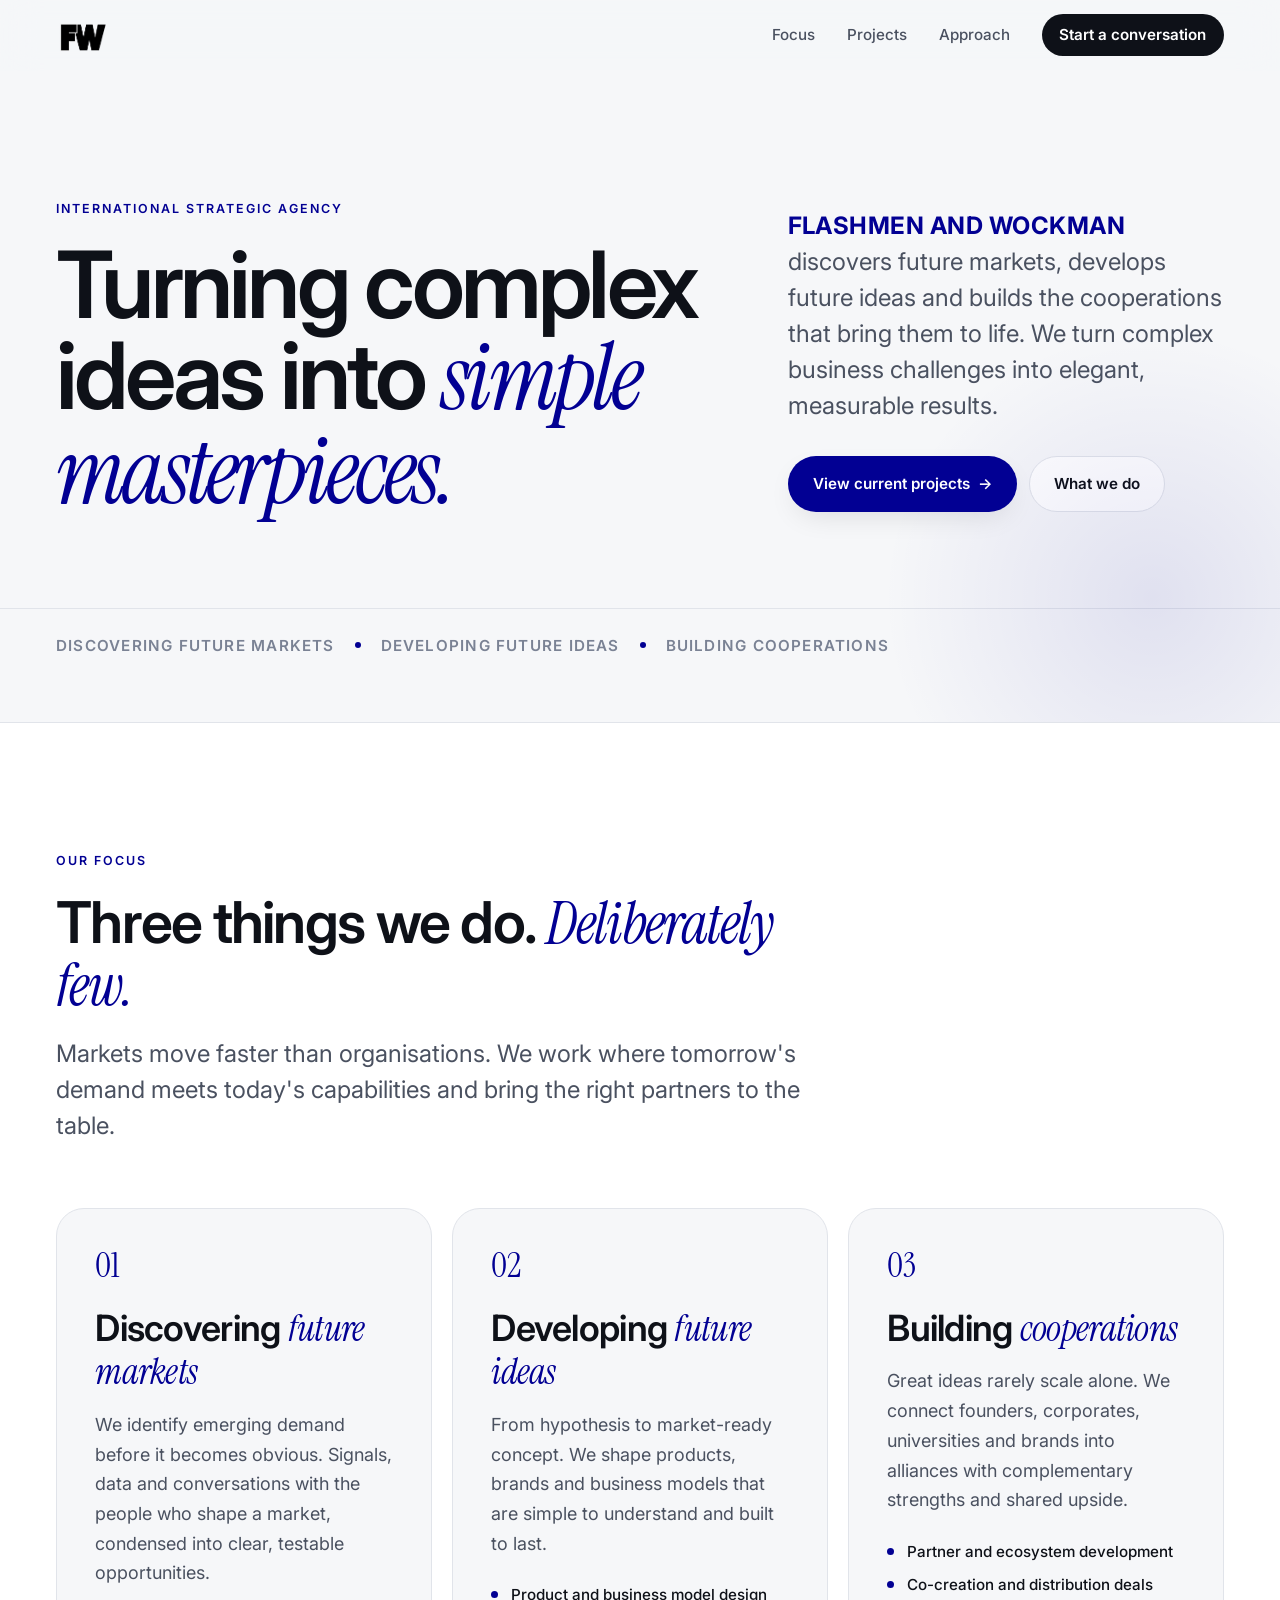
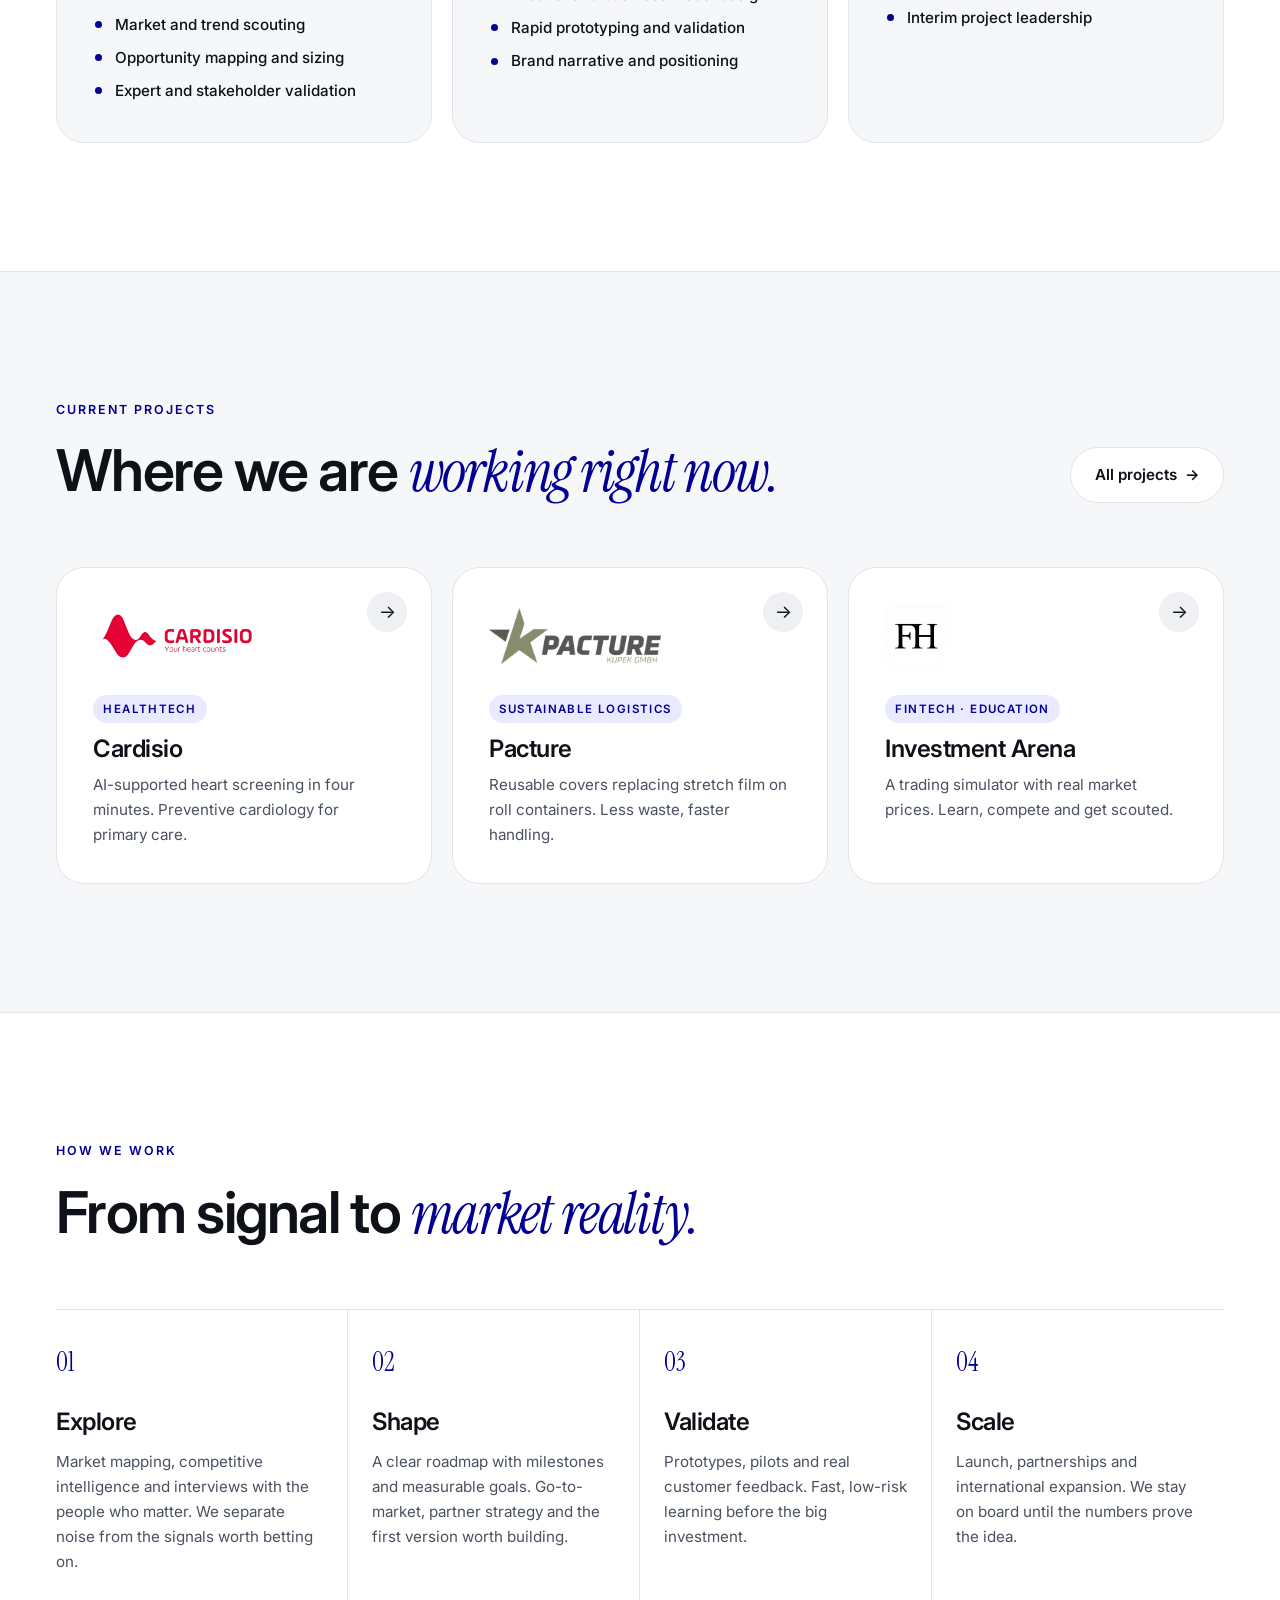
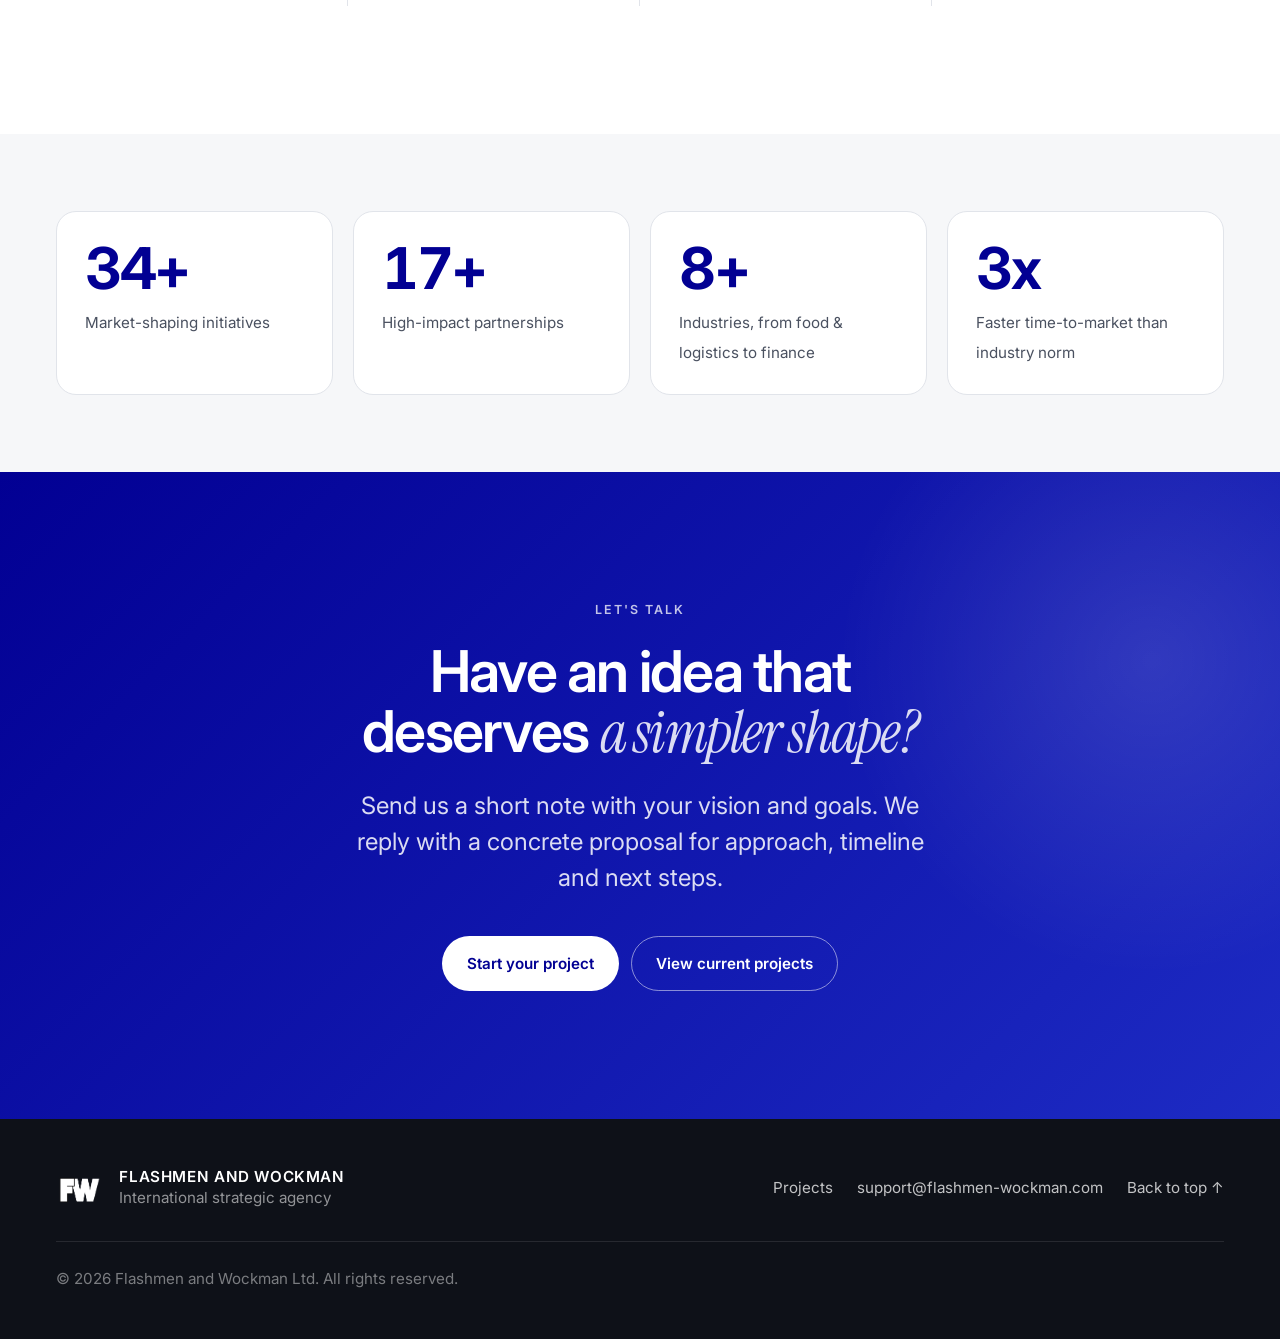
==== index.html @ f0b86b44 "Relaunch: future markets focus, new design, current projects Co-Authored-By: Claude Fable 5.1 <norep" ====
<!DOCTYPE html>
<html lang="en">
<head>
  <meta charset="UTF-8" />
  <meta name="viewport" content="width=device-width, initial-scale=1.0, viewport-fit=cover" />
  <title>FLASHMEN AND WOCKMAN – Turning complex ideas into simple masterpieces</title>
  <meta name="description" content="Flashmen and Wockman is an international strategic agency. We discover future markets, develop future ideas and build cooperations that turn complex challenges into simple, measurable results." />

  <!-- Open Graph -->
  <meta property="og:type" content="website" />
  <meta property="og:url" content="https://flashmen-wockman.com/" />
  <meta property="og:title" content="FLASHMEN AND WOCKMAN – Turning complex ideas into simple masterpieces" />
  <meta property="og:description" content="Discovering future markets. Developing future ideas. Building cooperations. An international strategic agency for product innovation, partnerships and sustainable growth." />
  <meta property="og:image" content="https://flashmen-wockman.com/bilder/fw-preview.jpg" />
  <meta property="og:locale" content="en_US" />
  <meta property="og:site_name" content="FLASHMEN AND WOCKMAN" />

  <link rel="icon" type="image/png" href="/bilder/fw.ico" />
  <link rel="apple-touch-icon" href="/bilder/fw.ico" />
  <meta name="theme-color" content="#020093" />

  <link rel="preconnect" href="https://fonts.googleapis.com">
  <link rel="preconnect" href="https://fonts.gstatic.com" crossorigin>
  <link href="https://fonts.googleapis.com/css2?family=Inter:opsz,wght@14..32,300..800&family=Instrument+Serif:ital@0;1&display=swap" rel="stylesheet">

  <link rel="stylesheet" href="/styles.css" />
</head>
<body>

  <a class="skip-link" href="#main">Skip to content</a>

  <header class="header" id="top">
    <div class="header-inner">
      <a href="/" class="logo" aria-label="Flashmen and Wockman – Home">
        <img src="/bilder/LOGO_FW.png" alt="FW – Flashmen and Wockman" />
      </a>
      <nav class="nav" aria-label="Main">
        <a href="#focus">Focus</a>
        <a href="#projects">Projects</a>
        <a href="#approach">Approach</a>
        <a href="mailto:support@flashmen-wockman.com" class="nav-cta">Start a conversation</a>
      </nav>
      <button class="nav-toggle" aria-expanded="false" aria-controls="mobileNav" aria-label="Open menu">
        <span></span><span></span>
      </button>
    </div>
    <div class="mobile-nav" id="mobileNav">
      <a href="#focus">Focus</a>
      <a href="#projects">Projects</a>
      <a href="#approach">Approach</a>
      <a href="mailto:support@flashmen-wockman.com">Start a conversation</a>
    </div>
  </header>

  <main id="main">

    <!-- HERO -->
    <section class="hero">
      <div class="container hero-grid">
        <div class="hero-copy">
          <p class="eyebrow reveal">International strategic agency</p>
          <h1 class="hero-title reveal">Turning complex ideas into <em>simple masterpieces.</em></h1>
        </div>
        <div class="hero-aside reveal">
          <p class="hero-lead">
            <strong>FLASHMEN AND WOCKMAN</strong> discovers future markets, develops future ideas and builds the cooperations that bring them to life. We turn complex business challenges into elegant, measurable results.
          </p>
          <div class="btn-group">
            <a href="/projects.html" class="btn btn-primary">View current projects <span aria-hidden="true">→</span></a>
            <a href="#focus" class="btn btn-ghost">What we do</a>
          </div>
        </div>
      </div>
      <div class="container hero-ticker reveal" aria-hidden="true">
        <span>Discovering future markets</span>
        <span class="dot"></span>
        <span>Developing future ideas</span>
        <span class="dot"></span>
        <span>Building cooperations</span>
      </div>
    </section>

    <!-- FOCUS -->
    <section class="section section-focus" id="focus">
      <div class="container">
        <div class="section-head reveal">
          <p class="eyebrow">Our focus</p>
          <h2>Three things we do. <em>Deliberately few.</em></h2>
          <p class="section-intro">Markets move faster than organisations. We work where tomorrow's demand meets today's capabilities and bring the right partners to the table.</p>
        </div>

        <div class="focus-grid">
          <article class="focus-card reveal">
            <div class="focus-index">01</div>
            <h3>Discovering <em>future markets</em></h3>
            <p>We identify emerging demand before it becomes obvious. Signals, data and conversations with the people who shape a market, condensed into clear, testable opportunities.</p>
            <ul class="feature-list">
              <li>Market and trend scouting</li>
              <li>Opportunity mapping and sizing</li>
              <li>Expert and stakeholder validation</li>
            </ul>
          </article>

          <article class="focus-card reveal">
            <div class="focus-index">02</div>
            <h3>Developing <em>future ideas</em></h3>
            <p>From hypothesis to market-ready concept. We shape products, brands and business models that are simple to understand and built to last.</p>
            <ul class="feature-list">
              <li>Product and business model design</li>
              <li>Rapid prototyping and validation</li>
              <li>Brand narrative and positioning</li>
            </ul>
          </article>

          <article class="focus-card reveal">
            <div class="focus-index">03</div>
            <h3>Building <em>cooperations</em></h3>
            <p>Great ideas rarely scale alone. We connect founders, corporates, universities and brands into alliances with complementary strengths and shared upside.</p>
            <ul class="feature-list">
              <li>Partner and ecosystem development</li>
              <li>Co-creation and distribution deals</li>
              <li>Interim project leadership</li>
            </ul>
          </article>
        </div>
      </div>
    </section>

    <!-- PROJECTS TEASER -->
    <section class="section section-projects" id="projects">
      <div class="container">
        <div class="section-head section-head--row reveal">
          <div>
            <p class="eyebrow">Current projects</p>
            <h2>Where we are <em>working right now.</em></h2>
          </div>
          <a href="/projects.html" class="btn btn-ghost">All projects <span aria-hidden="true">→</span></a>
        </div>

        <div class="project-grid">
          <a href="/projects.html#cardisio" class="project-card reveal">
            <div class="project-logo"><img src="/bilder/cardisio.png" alt="Cardisio" /></div>
            <div class="project-meta">
              <span class="tag">HealthTech</span>
              <h3>Cardisio</h3>
              <p>AI-supported heart screening in four minutes. Preventive cardiology for primary care.</p>
            </div>
            <span class="project-arrow" aria-hidden="true">→</span>
          </a>

          <a href="/projects.html#pacture" class="project-card reveal">
            <div class="project-logo"><img src="/bilder/pacture.png" alt="Pacture by Kupek GmbH" /></div>
            <div class="project-meta">
              <span class="tag">Sustainable logistics</span>
              <h3>Pacture</h3>
              <p>Reusable covers replacing stretch film on roll containers. Less waste, faster handling.</p>
            </div>
            <span class="project-arrow" aria-hidden="true">→</span>
          </a>

          <a href="/projects.html#investment-arena" class="project-card reveal">
            <div class="project-logo project-logo--square"><img src="/bilder/investment-arena.webp" alt="Investment Arena" /></div>
            <div class="project-meta">
              <span class="tag">FinTech · Education</span>
              <h3>Investment Arena</h3>
              <p>A trading simulator with real market prices. Learn, compete and get scouted.</p>
            </div>
            <span class="project-arrow" aria-hidden="true">→</span>
          </a>
        </div>
      </div>
    </section>

    <!-- APPROACH -->
    <section class="section section-approach" id="approach">
      <div class="container">
        <div class="section-head reveal">
          <p class="eyebrow">How we work</p>
          <h2>From signal to <em>market reality.</em></h2>
        </div>

        <ol class="steps">
          <li class="step reveal">
            <span class="step-no">01</span>
            <h3>Explore</h3>
            <p>Market mapping, competitive intelligence and interviews with the people who matter. We separate noise from the signals worth betting on.</p>
          </li>
          <li class="step reveal">
            <span class="step-no">02</span>
            <h3>Shape</h3>
            <p>A clear roadmap with milestones and measurable goals. Go-to-market, partner strategy and the first version worth building.</p>
          </li>
          <li class="step reveal">
            <span class="step-no">03</span>
            <h3>Validate</h3>
            <p>Prototypes, pilots and real customer feedback. Fast, low-risk learning before the big investment.</p>
          </li>
          <li class="step reveal">
            <span class="step-no">04</span>
            <h3>Scale</h3>
            <p>Launch, partnerships and international expansion. We stay on board until the numbers prove the idea.</p>
          </li>
        </ol>
      </div>
    </section>

    <!-- IMPACT -->
    <section class="section section-impact">
      <div class="container">
        <div class="impact-row reveal">
          <div class="impact">
            <span class="impact-num" data-count="40" data-suffix="+">40+</span>
            <span class="impact-label">Market-shaping initiatives</span>
          </div>
          <div class="impact">
            <span class="impact-num" data-count="20" data-suffix="+">20+</span>
            <span class="impact-label">High-impact partnerships</span>
          </div>
          <div class="impact">
            <span class="impact-num" data-count="10" data-suffix="+">10+</span>
            <span class="impact-label">Industries, from food &amp; logistics to finance</span>
          </div>
          <div class="impact">
            <span class="impact-num" data-count="3" data-suffix="x">3x</span>
            <span class="impact-label">Faster time-to-market than industry norm</span>
          </div>
        </div>
      </div>
    </section>

    <!-- CTA -->
    <section class="cta">
      <div class="container cta-inner reveal">
        <p class="eyebrow eyebrow--light">Let's talk</p>
        <h2>Have an idea that deserves <em>a simpler shape?</em></h2>
        <p class="cta-text">Send us a short note with your vision and goals. We reply with a concrete proposal for approach, timeline and next steps.</p>
        <div class="btn-group btn-group--center">
          <a href="mailto:support@flashmen-wockman.com" class="btn btn-inverted">Start your project</a>
          <a href="/projects.html" class="btn btn-inverted-ghost">View current projects</a>
        </div>
      </div>
    </section>

  </main>

  <footer class="footer">
    <div class="container footer-inner">
      <div class="footer-brand">
        <img src="/bilder/LOGO_FW.png" alt="FW" />
        <p>FLASHMEN AND WOCKMAN<br><span>International strategic agency</span></p>
      </div>
      <nav class="footer-links" aria-label="Footer">
        <a href="/projects.html">Projects</a>
        <a href="mailto:support@flashmen-wockman.com">support@flashmen-wockman.com</a>
        <a href="#top">Back to top ↑</a>
      </nav>
      <p class="footer-legal">© 2026 Flashmen and Wockman Ltd. All rights reserved.</p>
    </div>
  </footer>

  <script src="/site.js" defer></script>
</body>
</html>
---- styles.css ----
/* ==========================================================
   FLASHMEN AND WOCKMAN – Design System 2026
   ========================================================== */
:root {
  --bg: #f6f7f9;
  --surface: #ffffff;
  --surface-2: #eef0f4;
  --ink: #0e1118;
  --ink-2: #4a5160;
  --ink-3: #7a8294;
  --line: #e1e4ea;
  --accent: #020093;
  --accent-2: #3340d6;
  --accent-soft: #e9eaff;

  --font-sans: 'Inter', -apple-system, BlinkMacSystemFont, 'Segoe UI', Roboto, sans-serif;
  --font-serif: 'Instrument Serif', 'Times New Roman', Georgia, serif;

  --step--1: clamp(0.85rem, 0.8rem + 0.2vw, 0.95rem);
  --step-0: clamp(1rem, 0.95rem + 0.25vw, 1.125rem);
  --step-1: clamp(1.2rem, 1.1rem + 0.5vw, 1.5rem);
  --step-2: clamp(1.6rem, 1.3rem + 1.2vw, 2.4rem);
  --step-3: clamp(2.2rem, 1.6rem + 2.5vw, 3.6rem);
  --step-4: clamp(2.8rem, 1.8rem + 5vw, 6.2rem);

  --max: 1320px;
  --pad: clamp(1.25rem, 5vw, 3.5rem);
  --section: clamp(4.5rem, 10vw, 8.5rem);
  --radius: 20px;
  --radius-lg: 28px;

  --shadow-sm: 0 1px 2px rgba(14,17,24,.05);
  --shadow-md: 0 10px 30px -10px rgba(14,17,24,.14);
  --shadow-lg: 0 30px 60px -20px rgba(14,17,24,.22);

  --ease: cubic-bezier(.22,.61,.36,1);
  --t: .35s var(--ease);
}

*, *::before, *::after { box-sizing: border-box; }

html { scroll-behavior: smooth; -webkit-text-size-adjust: 100%; }

body {
  margin: 0;
  font-family: var(--font-sans);
  font-size: var(--step-0);
  line-height: 1.65;
  color: var(--ink);
  background: var(--bg);
  -webkit-font-smoothing: antialiased;
  -moz-osx-font-smoothing: grayscale;
  overflow-x: hidden;
}

img { max-width: 100%; display: block; }
a { color: inherit; }

h1, h2, h3 { margin: 0; font-weight: 600; letter-spacing: -0.03em; line-height: 1.05; }
h2 { font-size: var(--step-3); }
h3 { font-size: var(--step-1); letter-spacing: -0.02em; line-height: 1.2; }
h1 em, h2 em, h3 em { font-family: var(--font-serif); font-style: italic; font-weight: 400; color: var(--accent); }
p { margin: 0; }

.container { max-width: var(--max); margin: 0 auto; padding: 0 var(--pad); }

.skip-link { position: absolute; left: -999px; top: 8px; background: var(--accent); color: #fff; padding: .5rem 1rem; border-radius: 8px; z-index: 1000; }
.skip-link:focus { left: 8px; }

.eyebrow {
  font-size: .78rem; font-weight: 600; letter-spacing: .16em; text-transform: uppercase;
  color: var(--accent); margin-bottom: 1.25rem;
}
.eyebrow--light { color: rgba(255,255,255,.75); }

/* ---------- Header ---------- */
.header {
  position: sticky; top: 0; z-index: 100;
  background: rgba(246,247,249,.8);
  backdrop-filter: blur(18px) saturate(160%);
  -webkit-backdrop-filter: blur(18px) saturate(160%);
  border-bottom: 1px solid transparent;
  transition: border-color var(--t), box-shadow var(--t);
}
.header.is-scrolled { border-bottom-color: var(--line); box-shadow: var(--shadow-sm); }
.header-inner {
  max-width: var(--max); margin: 0 auto; padding: .85rem var(--pad);
  display: flex; align-items: center; justify-content: space-between; gap: 2rem;
}
.logo img { height: 34px; width: auto; }
.nav { display: flex; align-items: center; gap: 2rem; }
.nav a { text-decoration: none; font-size: .95rem; font-weight: 500; color: var(--ink-2); transition: color var(--t); }
.nav a:hover { color: var(--ink); }
.nav .nav-cta {
  color: #fff; background: var(--ink); padding: .55rem 1.1rem; border-radius: 999px; font-weight: 600;
  transition: background var(--t), transform var(--t);
}
.nav .nav-cta:hover { background: var(--accent); transform: translateY(-1px); }

.nav-toggle {
  display: none; width: 44px; height: 44px; border: 0; background: transparent; cursor: pointer;
  flex-direction: column; justify-content: center; align-items: center; gap: 6px;
}
.nav-toggle span { width: 22px; height: 2px; background: var(--ink); transition: transform var(--t), opacity var(--t); }
.nav-toggle[aria-expanded="true"] span:first-child { transform: translateY(4px) rotate(45deg); }
.nav-toggle[aria-expanded="true"] span:last-child { transform: translateY(-4px) rotate(-45deg); }

.mobile-nav {
  display: none; flex-direction: column; padding: .5rem var(--pad) 1.25rem; border-top: 1px solid var(--line);
}
.mobile-nav a { padding: .8rem 0; text-decoration: none; font-weight: 500; border-bottom: 1px solid var(--line); }
.mobile-nav.is-open { display: flex; }

/* ---------- Hero ---------- */
.hero {
  padding: clamp(4rem, 10vw, 8rem) 0 clamp(2.5rem, 5vw, 4rem);
  position: relative; overflow: hidden;
}
.hero::before {
  content: ''; position: absolute; inset: auto -20% -40% auto; width: 60vw; height: 60vw; max-width: 820px; max-height: 820px;
  background: radial-gradient(closest-side, rgba(2,0,147,.09), transparent 70%);
  pointer-events: none;
}
.hero-grid {
  display: grid; grid-template-columns: minmax(0, 1.5fr) minmax(0, 1fr);
  gap: clamp(2rem, 6vw, 6rem); align-items: end;
}
.hero-title {
  font-size: var(--step-4); line-height: .98; letter-spacing: -0.04em; max-width: 14ch; text-wrap: balance;
}
.hero-aside { padding-bottom: .4rem; }
.hero-lead { font-size: var(--step-1); line-height: 1.5; color: var(--ink-2); margin-bottom: 2rem; }
.hero-lead strong { color: var(--accent); font-weight: 700; letter-spacing: .02em; }

.hero-ticker {
  display: flex; flex-wrap: wrap; align-items: center; gap: 1rem 1.25rem;
  margin-top: clamp(3rem, 7vw, 6rem); padding-top: 1.5rem; border-top: 1px solid var(--line);
  font-size: var(--step--1); font-weight: 600; letter-spacing: .08em; text-transform: uppercase; color: var(--ink-3);
}
.hero-ticker .dot { width: 6px; height: 6px; border-radius: 50%; background: var(--accent); }

/* ---------- Buttons ---------- */
.btn {
  display: inline-flex; align-items: center; gap: .5rem;
  padding: .9rem 1.5rem; border-radius: 999px; border: 1.5px solid transparent;
  font-weight: 600; font-size: var(--step--1); text-decoration: none; cursor: pointer; white-space: nowrap;
  transition: transform var(--t), background var(--t), color var(--t), border-color var(--t), box-shadow var(--t);
}
.btn:focus-visible { outline: 3px solid var(--accent-2); outline-offset: 3px; }
.btn-primary { background: var(--accent); color: #fff; box-shadow: var(--shadow-md); }
.btn-primary:hover { background: var(--accent-2); transform: translateY(-2px); }
.btn-ghost { border-color: var(--line); color: var(--ink); background: var(--surface); }
.btn-ghost:hover { border-color: var(--ink); transform: translateY(-2px); }
.btn-inverted { background: #fff; color: var(--accent); }
.btn-inverted:hover { transform: translateY(-2px); box-shadow: var(--shadow-lg); }
.btn-inverted-ghost { border-color: rgba(255,255,255,.5); color: #fff; }
.btn-inverted-ghost:hover { border-color: #fff; background: rgba(255,255,255,.1); transform: translateY(-2px); }
.btn-group { display: flex; flex-wrap: wrap; gap: .75rem; }
.btn-group--center { justify-content: center; }

/* ---------- Sections ---------- */
.section { padding: var(--section) 0; }
.section-head { max-width: 760px; margin-bottom: clamp(2.5rem, 5vw, 4rem); }
.section-head--row { max-width: none; display: flex; justify-content: space-between; align-items: flex-end; gap: 2rem; flex-wrap: wrap; }
.section-intro { margin-top: 1.25rem; font-size: var(--step-1); color: var(--ink-2); line-height: 1.5; max-width: 56ch; }

/* Focus */
.section-focus { background: var(--surface); border-top: 1px solid var(--line); border-bottom: 1px solid var(--line); }
.focus-grid { display: grid; grid-template-columns: repeat(3, 1fr); gap: 1.25rem; }
.focus-card {
  position: relative; padding: clamp(1.75rem, 3vw, 2.5rem); border-radius: var(--radius-lg);
  background: var(--bg); border: 1px solid var(--line);
  transition: transform var(--t), box-shadow var(--t), border-color var(--t);
}
.focus-card:hover { transform: translateY(-4px); box-shadow: var(--shadow-md); border-color: transparent; }
.focus-index { font-family: var(--font-serif); font-size: 2.2rem; color: var(--accent); line-height: 1; margin-bottom: 1.5rem; }
.focus-card h3 { font-size: var(--step-2); margin-bottom: 1rem; }
.focus-card p { color: var(--ink-2); margin-bottom: 1.5rem; }
.feature-list { list-style: none; margin: 0; padding: 0; display: grid; gap: .5rem; }
.feature-list li { position: relative; padding-left: 1.25rem; font-size: var(--step--1); color: var(--ink); font-weight: 500; }
.feature-list li::before { content: ''; position: absolute; left: 0; top: .6em; width: 7px; height: 7px; border-radius: 50%; background: var(--accent); }

/* Projects */
.project-grid { display: grid; grid-template-columns: repeat(3, 1fr); gap: 1.25rem; }
.project-card {
  display: flex; flex-direction: column; gap: 1.5rem; text-decoration: none;
  padding: clamp(1.5rem, 3vw, 2.25rem); border-radius: var(--radius-lg);
  background: var(--surface); border: 1px solid var(--line); position: relative;
  transition: transform var(--t), box-shadow var(--t);
}
.project-card:hover { transform: translateY(-4px); box-shadow: var(--shadow-md); }
.project-logo { height: 64px; display: flex; align-items: center; }
.project-logo img { max-height: 56px; width: auto; max-width: 200px; object-fit: contain; }
.project-logo--square img { max-height: 64px; }
.tag {
  display: inline-block; font-size: .72rem; font-weight: 600; letter-spacing: .12em; text-transform: uppercase;
  color: var(--accent); background: var(--accent-soft); padding: .3rem .65rem; border-radius: 999px; margin-bottom: .75rem;
}
.project-meta h3 { margin-bottom: .5rem; }
.project-meta p { color: var(--ink-2); font-size: var(--step--1); }
.project-arrow {
  position: absolute; top: 1.5rem; right: 1.5rem; width: 40px; height: 40px; border-radius: 50%;
  display: grid; place-items: center; background: var(--surface-2); color: var(--ink);
  transition: background var(--t), color var(--t), transform var(--t);
}
.project-card:hover .project-arrow { background: var(--accent); color: #fff; transform: translate(2px, -2px); }

/* Approach */
.section-approach { background: var(--surface); border-top: 1px solid var(--line); }
.steps { list-style: none; margin: 0; padding: 0; display: grid; grid-template-columns: repeat(4, 1fr); gap: 0; border-top: 1px solid var(--line); }
.step { padding: 2rem 1.5rem 2rem 0; border-right: 1px solid var(--line); }
.step + .step { padding-left: 1.5rem; }
.step:last-child { border-right: 0; }
.step-no { font-family: var(--font-serif); font-size: 1.6rem; color: var(--accent); display: block; margin-bottom: 1.5rem; }
.step h3 { margin-bottom: .75rem; }
.step p { color: var(--ink-2); font-size: var(--step--1); }

/* Impact */
.section-impact { padding: clamp(3rem, 6vw, 5rem) 0; }
.impact-row { display: grid; grid-template-columns: repeat(4, 1fr); gap: 1.25rem; }
.impact { padding: 1.75rem; border-radius: var(--radius); background: var(--surface); border: 1px solid var(--line); }
.impact-num { display: block; font-size: var(--step-3); font-weight: 700; letter-spacing: -0.04em; color: var(--accent); line-height: 1; margin-bottom: .6rem; font-variant-numeric: tabular-nums; }
.impact-label { font-size: var(--step--1); color: var(--ink-2); }

/* CTA */
.cta {
  background: linear-gradient(135deg, #020093 0%, #1d2bc4 100%);
  color: #fff; padding: var(--section) 0; text-align: center; position: relative; overflow: hidden;
}
.cta::after {
  content: ''; position: absolute; width: 70vw; height: 70vw; max-width: 900px; max-height: 900px; border-radius: 50%;
  background: radial-gradient(closest-side, rgba(255,255,255,.12), transparent 70%);
  top: -40%; right: -25%; pointer-events: none;
}
.cta-inner { position: relative; max-width: 720px; }
.cta h2 { color: #fff; }
.cta h2 em { color: rgba(255,255,255,.85); }
.cta-text { margin: 1.5rem auto 2.5rem; font-size: var(--step-1); color: rgba(255,255,255,.85); line-height: 1.5; max-width: 48ch; }

/* Footer */
.footer { background: var(--ink); color: rgba(255,255,255,.7); padding: 3rem 0; font-size: var(--step--1); }
.footer-inner { display: grid; grid-template-columns: 1fr auto; gap: 2rem; align-items: center; }
.footer-brand { display: flex; align-items: center; gap: 1rem; }
.footer-brand img { height: 30px; width: auto; filter: invert(1); }
.footer-brand p { color: #fff; font-weight: 600; letter-spacing: .04em; line-height: 1.35; }
.footer-brand span { color: rgba(255,255,255,.55); font-weight: 400; letter-spacing: 0; }
.footer-links { display: flex; gap: 1.5rem; flex-wrap: wrap; }
.footer-links a { text-decoration: none; color: rgba(255,255,255,.75); }
.footer-links a:hover { color: #fff; }
.footer-legal { grid-column: 1 / -1; padding-top: 1.5rem; border-top: 1px solid rgba(255,255,255,.1); color: rgba(255,255,255,.45); }

/* ---------- Projects page ---------- */
.page-hero { padding: clamp(4rem, 9vw, 7rem) 0 clamp(2rem, 4vw, 3rem); }
.page-hero h1 { font-size: var(--step-4); letter-spacing: -0.04em; max-width: 14ch; text-wrap: balance; }
.page-hero .section-intro { max-width: 60ch; }

.project-list { display: grid; gap: 1.5rem; padding-bottom: var(--section); }
.project-row {
  display: grid; grid-template-columns: 280px 1fr; gap: clamp(1.5rem, 4vw, 3.5rem);
  padding: clamp(1.75rem, 4vw, 3rem); border-radius: var(--radius-lg);
  background: var(--surface); border: 1px solid var(--line); scroll-margin-top: 90px;
  transition: box-shadow var(--t), transform var(--t);
}
.project-row:hover { box-shadow: var(--shadow-md); transform: translateY(-2px); }
.project-row-logo {
  display: flex; align-items: center; justify-content: center;
  background: var(--bg); border-radius: var(--radius); padding: 2rem; min-height: 180px;
}
.project-row-logo img { max-height: 90px; max-width: 100%; width: auto; object-fit: contain; }
.project-row-logo--square img { max-height: 120px; }
.project-row-body h2 { font-size: var(--step-2); margin: .25rem 0 1rem; }
.project-row-body .lead { font-size: var(--step-0); color: var(--ink); margin-bottom: 1rem; max-width: 62ch; }
.project-row-body p { color: var(--ink-2); max-width: 62ch; }
.facts { display: flex; flex-wrap: wrap; gap: .5rem; margin: 1.25rem 0 1.5rem; padding: 0; list-style: none; }
.facts li { font-size: var(--step--1); font-weight: 500; padding: .4rem .8rem; border-radius: 999px; background: var(--surface-2); color: var(--ink-2); }
.project-row .btn-group { margin-top: .5rem; }
.role { margin-top: 1.25rem; font-size: var(--step--1); color: var(--ink-3); }
.role strong { color: var(--ink-2); font-weight: 600; }

.network { padding: var(--section) 0; border-top: 1px solid var(--line); text-align: center; }
.network .eyebrow { margin-bottom: 1.5rem; }
.chips { display: flex; flex-wrap: wrap; justify-content: center; gap: .6rem; }
.chip { text-decoration: none; font-size: var(--step--1); font-weight: 500; padding: .6rem 1.1rem; border-radius: 999px; background: var(--surface); border: 1px solid var(--line); transition: border-color var(--t), transform var(--t); }
.chip:hover { border-color: var(--ink); transform: translateY(-2px); }

.legal { padding: 3rem 0 0; border-top: 1px solid rgba(255,255,255,.1); margin-top: 1.5rem; font-size: .8rem; line-height: 1.7; color: rgba(255,255,255,.5); }
.legal p + p { margin-top: .75rem; }

/* ---------- Reveal ---------- */
.reveal { opacity: 0; transform: translateY(18px); transition: opacity .7s var(--ease), transform .7s var(--ease); }
.reveal.is-visible { opacity: 1; transform: none; }
@media (prefers-reduced-motion: reduce) {
  .reveal { opacity: 1; transform: none; transition: none; }
  html { scroll-behavior: auto; }
}

::selection { background: var(--accent); color: #fff; }

/* ---------- Responsive ---------- */
@media (max-width: 1024px) {
  .focus-grid, .project-grid { grid-template-columns: 1fr 1fr; }
  .steps { grid-template-columns: 1fr 1fr; }
  .step { border-right: 0; border-bottom: 1px solid var(--line); padding-left: 0 !important; }
  .step:nth-child(odd) { border-right: 1px solid var(--line); padding-right: 1.5rem; }
  .step:nth-child(even) { padding-left: 1.5rem !important; }
  .impact-row { grid-template-columns: 1fr 1fr; }
}

@media (max-width: 820px) {
  .nav { display: none; }
  .nav-toggle { display: flex; }
  .hero-grid { grid-template-columns: 1fr; gap: 2.5rem; }
  .hero-title { max-width: none; }
  .project-row { grid-template-columns: 1fr; }
  .project-row-logo { min-height: 140px; padding: 1.5rem; }
  .footer-inner { grid-template-columns: 1fr; }
}

@media (max-width: 640px) {
  .focus-grid, .project-grid, .impact-row { grid-template-columns: 1fr; }
  .steps { grid-template-columns: 1fr; }
  .step, .step:nth-child(odd), .step:nth-child(even) { border-right: 0; padding: 1.5rem 0 !important; }
  .btn { width: 100%; justify-content: center; }
  .section-head--row .btn { width: auto; }
  .hero-ticker { gap: .6rem .9rem; }
}
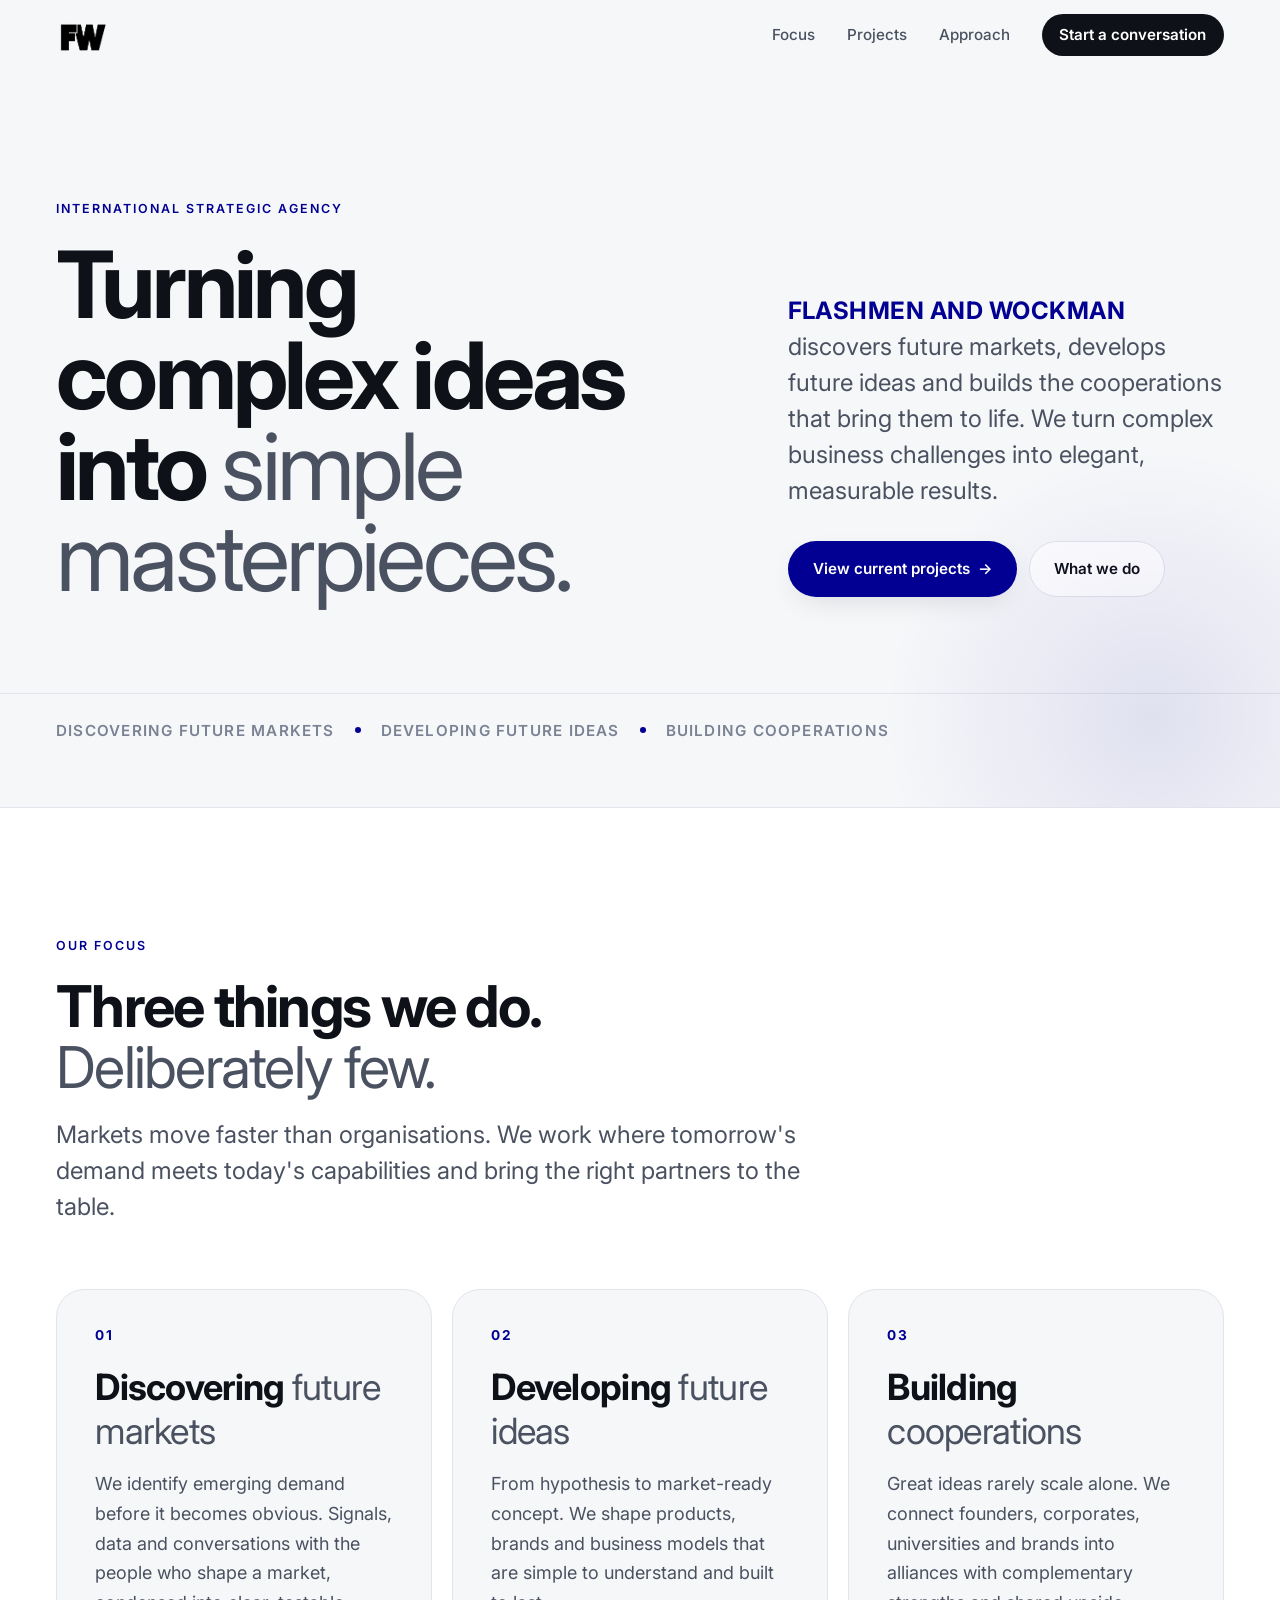
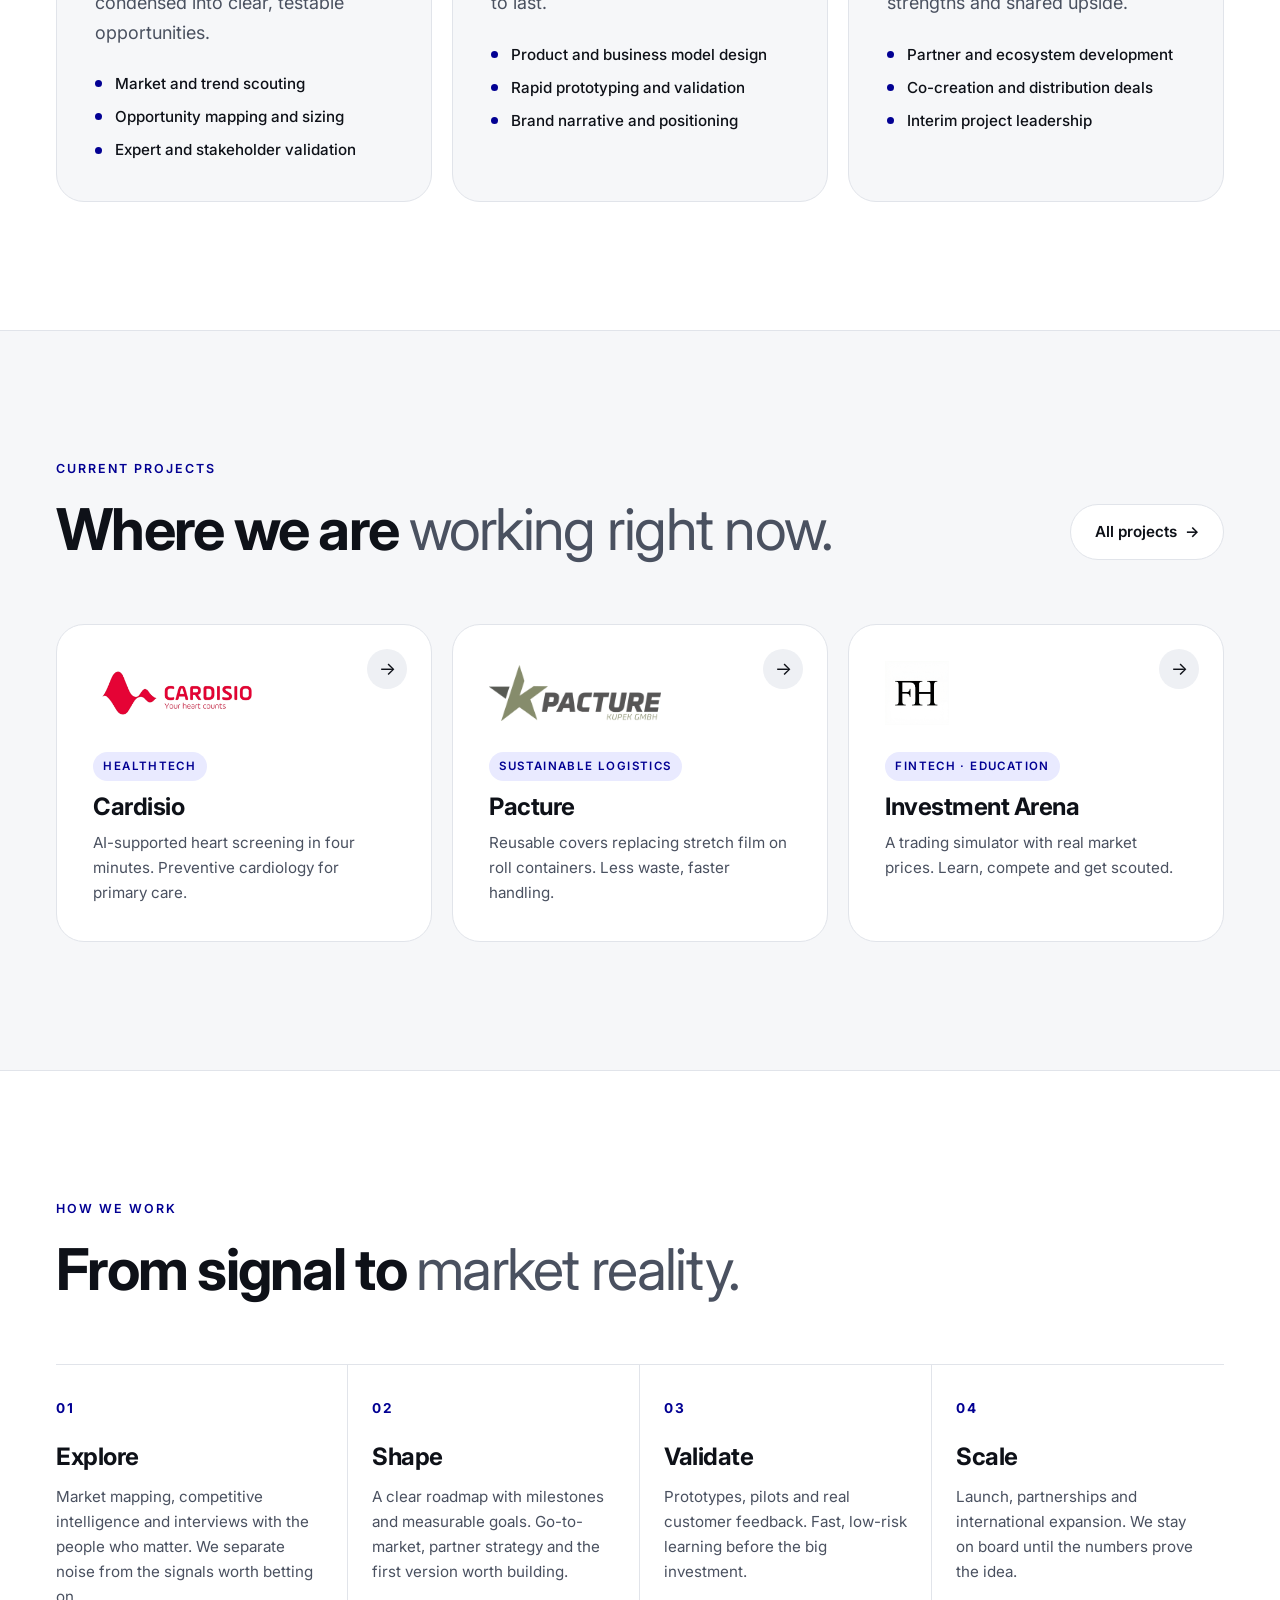
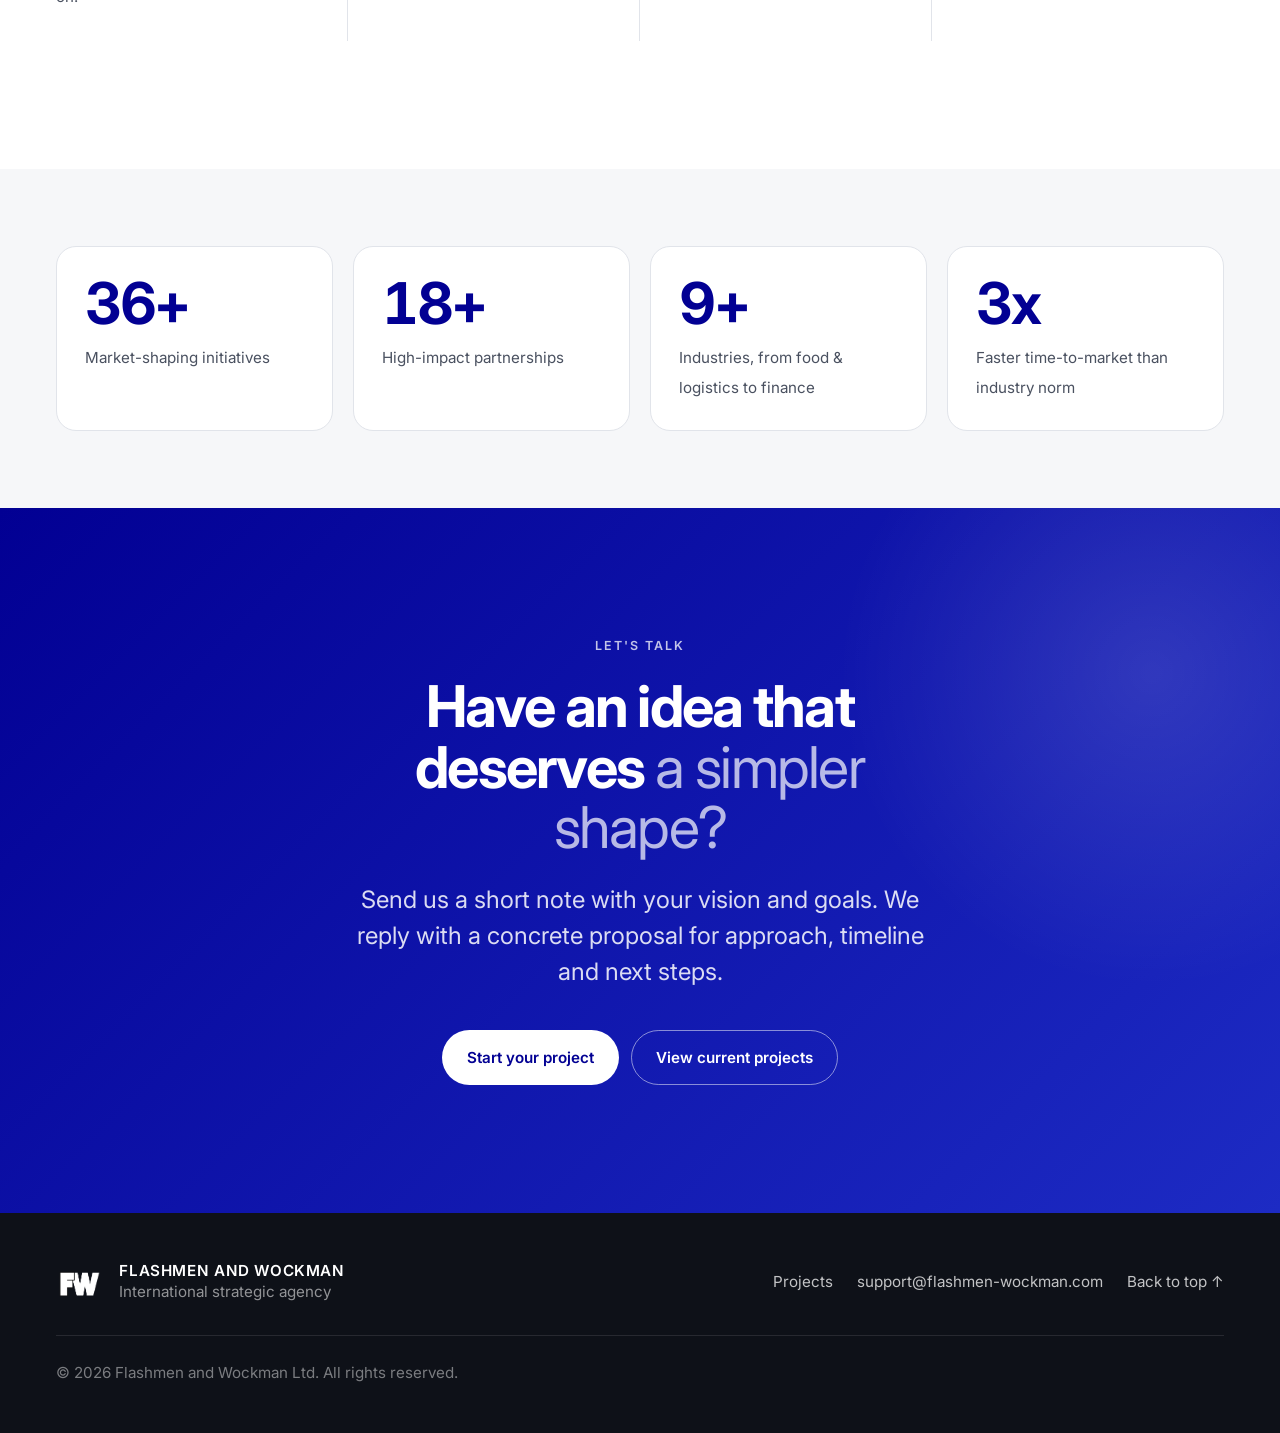
==== commit 94cf21f1: "Typography: Inter only, bold/regular contrast instead of serif italic Co-Authored-By: Claude Fable 5" ====
--- a/index.html
+++ b/index.html
@@ -21,7 +21,7 @@
 
   <link rel="preconnect" href="https://fonts.googleapis.com">
   <link rel="preconnect" href="https://fonts.gstatic.com" crossorigin>
-  <link href="https://fonts.googleapis.com/css2?family=Inter:opsz,wght@14..32,300..800&family=Instrument+Serif:ital@0;1&display=swap" rel="stylesheet">
+  <link href="https://fonts.googleapis.com/css2?family=Inter:opsz,wght@14..32,300..800&display=swap" rel="stylesheet">
 
   <link rel="stylesheet" href="/styles.css" />
 </head>
--- a/styles.css
+++ b/styles.css
@@ -14,7 +14,6 @@
   --accent-soft: #e9eaff;
 
   --font-sans: 'Inter', -apple-system, BlinkMacSystemFont, 'Segoe UI', Roboto, sans-serif;
-  --font-serif: 'Instrument Serif', 'Times New Roman', Georgia, serif;
 
   --step--1: clamp(0.85rem, 0.8rem + 0.2vw, 0.95rem);
   --step-0: clamp(1rem, 0.95rem + 0.25vw, 1.125rem);
@@ -56,10 +55,10 @@
 img { max-width: 100%; display: block; }
 a { color: inherit; }
 
-h1, h2, h3 { margin: 0; font-weight: 600; letter-spacing: -0.03em; line-height: 1.05; }
+h1, h2, h3 { margin: 0; font-weight: 700; letter-spacing: -0.03em; line-height: 1.05; }
 h2 { font-size: var(--step-3); }
 h3 { font-size: var(--step-1); letter-spacing: -0.02em; line-height: 1.2; }
-h1 em, h2 em, h3 em { font-family: var(--font-serif); font-style: italic; font-weight: 400; color: var(--accent); }
+h1 em, h2 em, h3 em { font-style: normal; font-weight: 400; color: var(--ink-2); }
 p { margin: 0; }
 
 .container { max-width: var(--max); margin: 0 auto; padding: 0 var(--pad); }
@@ -173,7 +172,7 @@
   transition: transform var(--t), box-shadow var(--t), border-color var(--t);
 }
 .focus-card:hover { transform: translateY(-4px); box-shadow: var(--shadow-md); border-color: transparent; }
-.focus-index { font-family: var(--font-serif); font-size: 2.2rem; color: var(--accent); line-height: 1; margin-bottom: 1.5rem; }
+.focus-index { font-size: .85rem; font-weight: 700; letter-spacing: .12em; color: var(--accent); line-height: 1; margin-bottom: 1.5rem; }
 .focus-card h3 { font-size: var(--step-2); margin-bottom: 1rem; }
 .focus-card p { color: var(--ink-2); margin-bottom: 1.5rem; }
 .feature-list { list-style: none; margin: 0; padding: 0; display: grid; gap: .5rem; }
@@ -211,7 +210,7 @@
 .step { padding: 2rem 1.5rem 2rem 0; border-right: 1px solid var(--line); }
 .step + .step { padding-left: 1.5rem; }
 .step:last-child { border-right: 0; }
-.step-no { font-family: var(--font-serif); font-size: 1.6rem; color: var(--accent); display: block; margin-bottom: 1.5rem; }
+.step-no { font-size: .85rem; font-weight: 700; letter-spacing: .12em; color: var(--accent); display: block; margin-bottom: 1.5rem; }
 .step h3 { margin-bottom: .75rem; }
 .step p { color: var(--ink-2); font-size: var(--step--1); }
 
@@ -234,7 +233,7 @@
 }
 .cta-inner { position: relative; max-width: 720px; }
 .cta h2 { color: #fff; }
-.cta h2 em { color: rgba(255,255,255,.85); }
+.cta h2 em { color: rgba(255,255,255,.7); }
 .cta-text { margin: 1.5rem auto 2.5rem; font-size: var(--step-1); color: rgba(255,255,255,.85); line-height: 1.5; max-width: 48ch; }
 
 /* Footer */
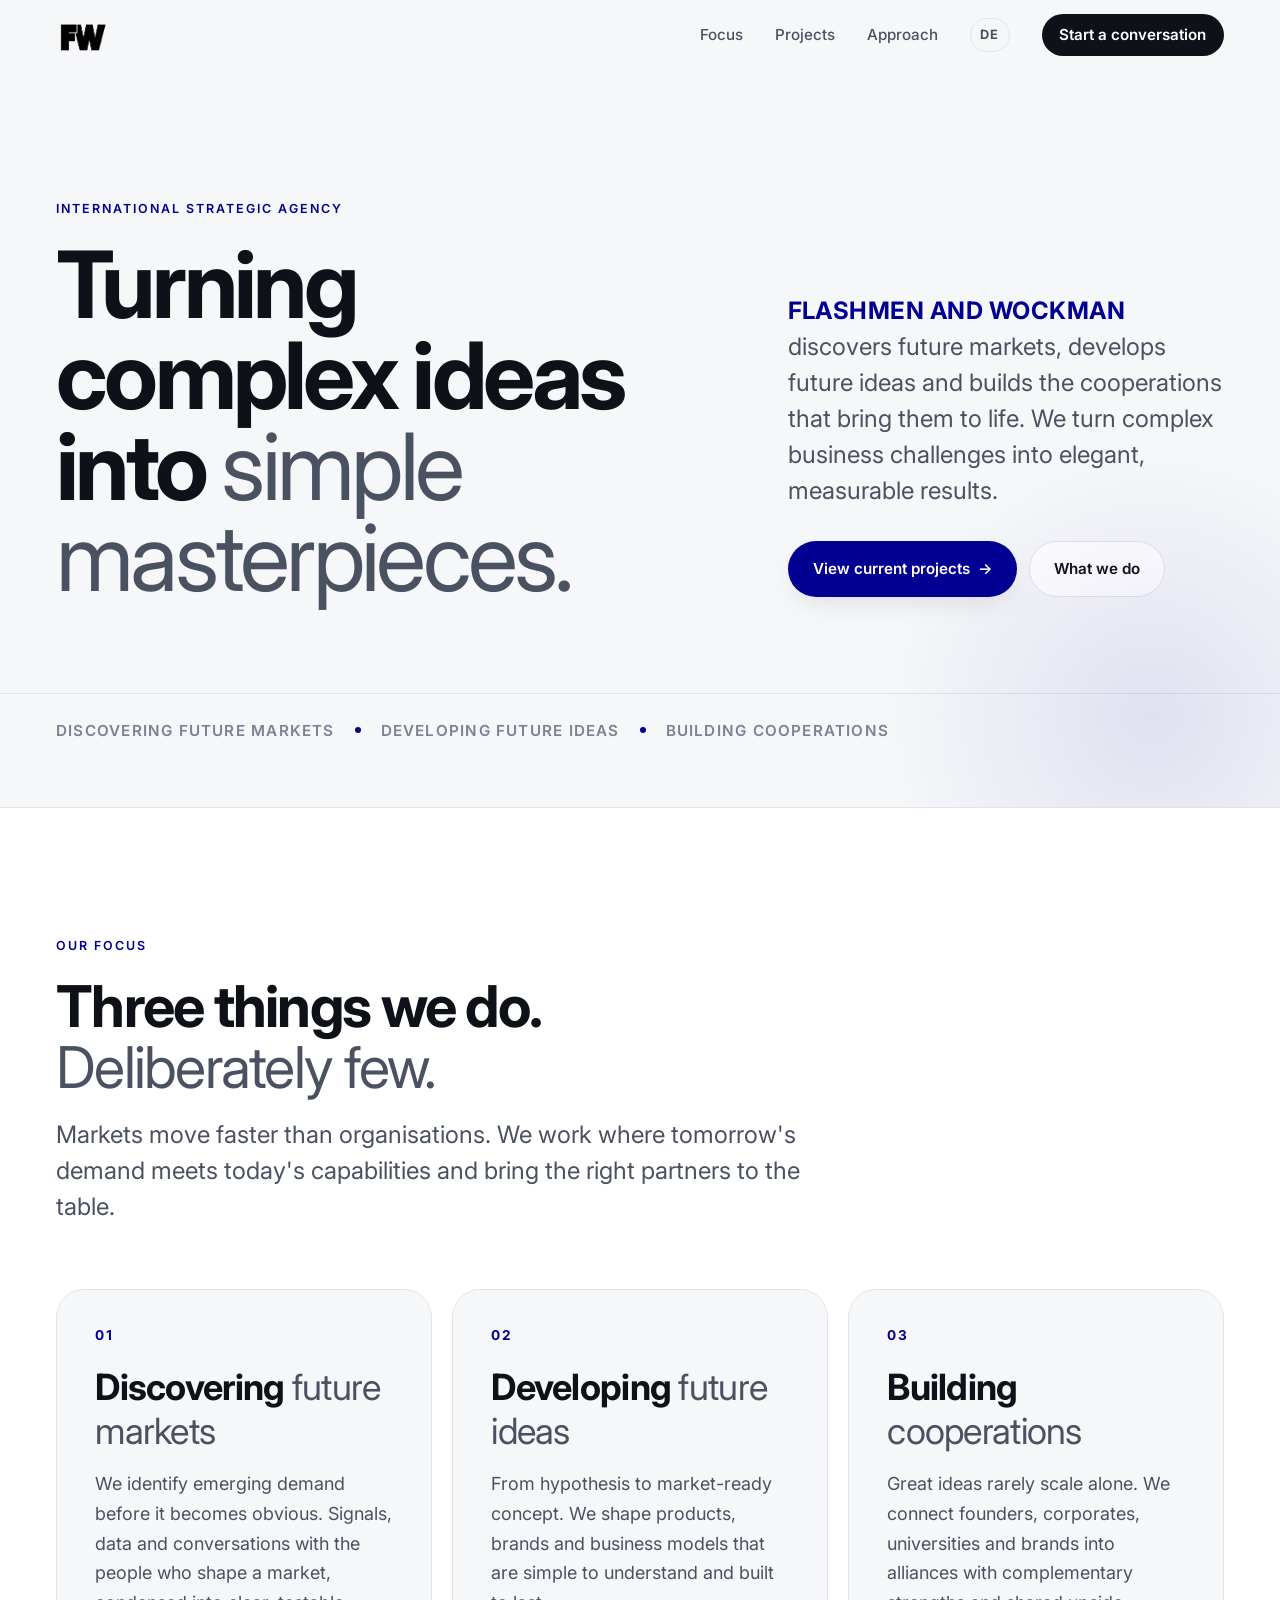
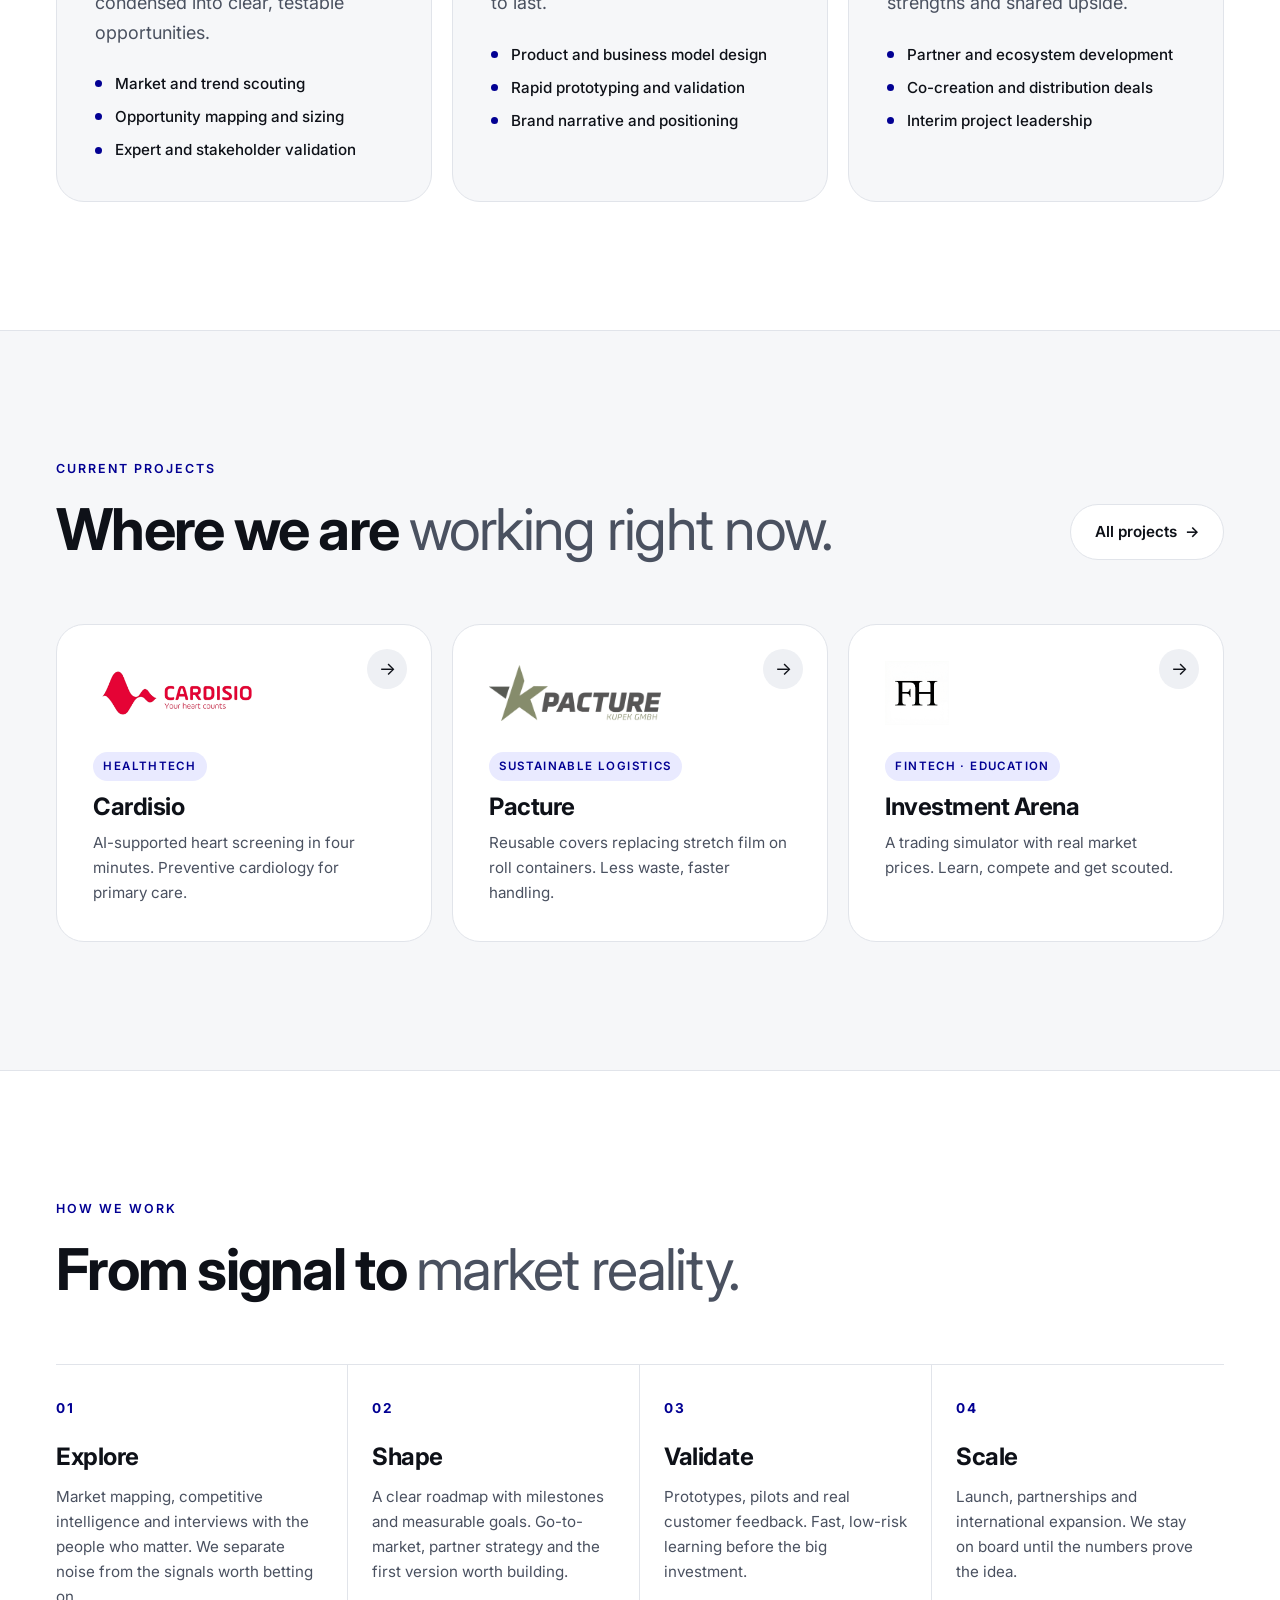
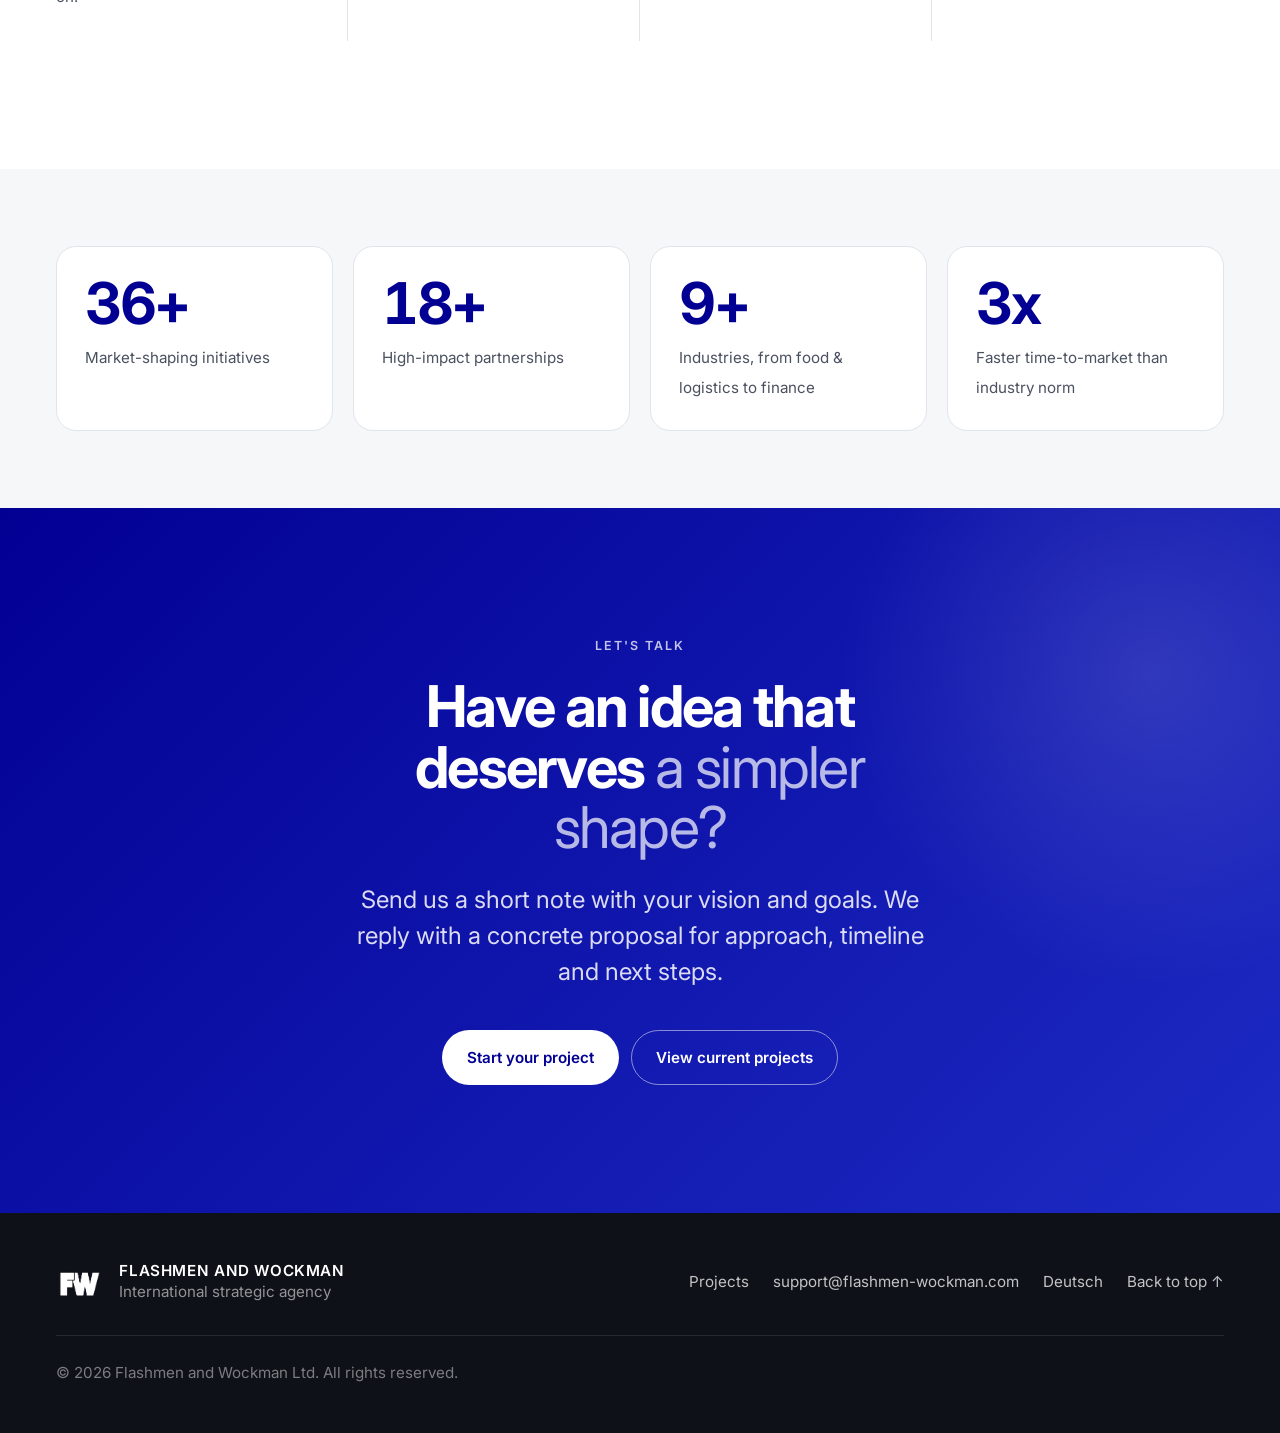
==== commit 47e737b5: "Add German version under /de with language switch and hreflang Co-Authored-By: Claude Fable 5.1 <nor" ====
--- a/index.html
+++ b/index.html
@@ -14,6 +14,10 @@
   <meta property="og:image" content="https://flashmen-wockman.com/bilder/fw-preview.jpg" />
   <meta property="og:locale" content="en_US" />
   <meta property="og:site_name" content="FLASHMEN AND WOCKMAN" />
+
+  <link rel="alternate" hreflang="en" href="https://flashmen-wockman.com/" />
+  <link rel="alternate" hreflang="de" href="https://flashmen-wockman.com/de/" />
+  <link rel="alternate" hreflang="x-default" href="https://flashmen-wockman.com/" />
 
   <link rel="icon" type="image/png" href="/bilder/fw.ico" />
   <link rel="apple-touch-icon" href="/bilder/fw.ico" />
@@ -38,6 +42,7 @@
         <a href="#focus">Focus</a>
         <a href="#projects">Projects</a>
         <a href="#approach">Approach</a>
+        <a href="/de/" class="lang-switch" lang="de" hreflang="de" aria-label="Zur deutschen Version">DE</a>
         <a href="mailto:support@flashmen-wockman.com" class="nav-cta">Start a conversation</a>
       </nav>
       <button class="nav-toggle" aria-expanded="false" aria-controls="mobileNav" aria-label="Open menu">
@@ -49,6 +54,7 @@
       <a href="#projects">Projects</a>
       <a href="#approach">Approach</a>
       <a href="mailto:support@flashmen-wockman.com">Start a conversation</a>
+      <a href="/de/" lang="de" hreflang="de">Deutsche Version</a>
     </div>
   </header>
 
@@ -252,6 +258,7 @@
       <nav class="footer-links" aria-label="Footer">
         <a href="/projects.html">Projects</a>
         <a href="mailto:support@flashmen-wockman.com">support@flashmen-wockman.com</a>
+        <a href="/de/" lang="de">Deutsch</a>
         <a href="#top">Back to top ↑</a>
       </nav>
       <p class="footer-legal">© 2026 Flashmen and Wockman Ltd. All rights reserved.</p>
--- a/styles.css
+++ b/styles.css
@@ -90,6 +90,8 @@
 .nav { display: flex; align-items: center; gap: 2rem; }
 .nav a { text-decoration: none; font-size: .95rem; font-weight: 500; color: var(--ink-2); transition: color var(--t); }
 .nav a:hover { color: var(--ink); }
+.lang-switch { font-size: .8rem !important; font-weight: 700 !important; letter-spacing: .08em; padding: .35rem .6rem; border: 1.5px solid var(--line); border-radius: 999px; }
+.lang-switch:hover { border-color: var(--ink); }
 .nav .nav-cta {
   color: #fff; background: var(--ink); padding: .55rem 1.1rem; border-radius: 999px; font-weight: 600;
   transition: background var(--t), transform var(--t);
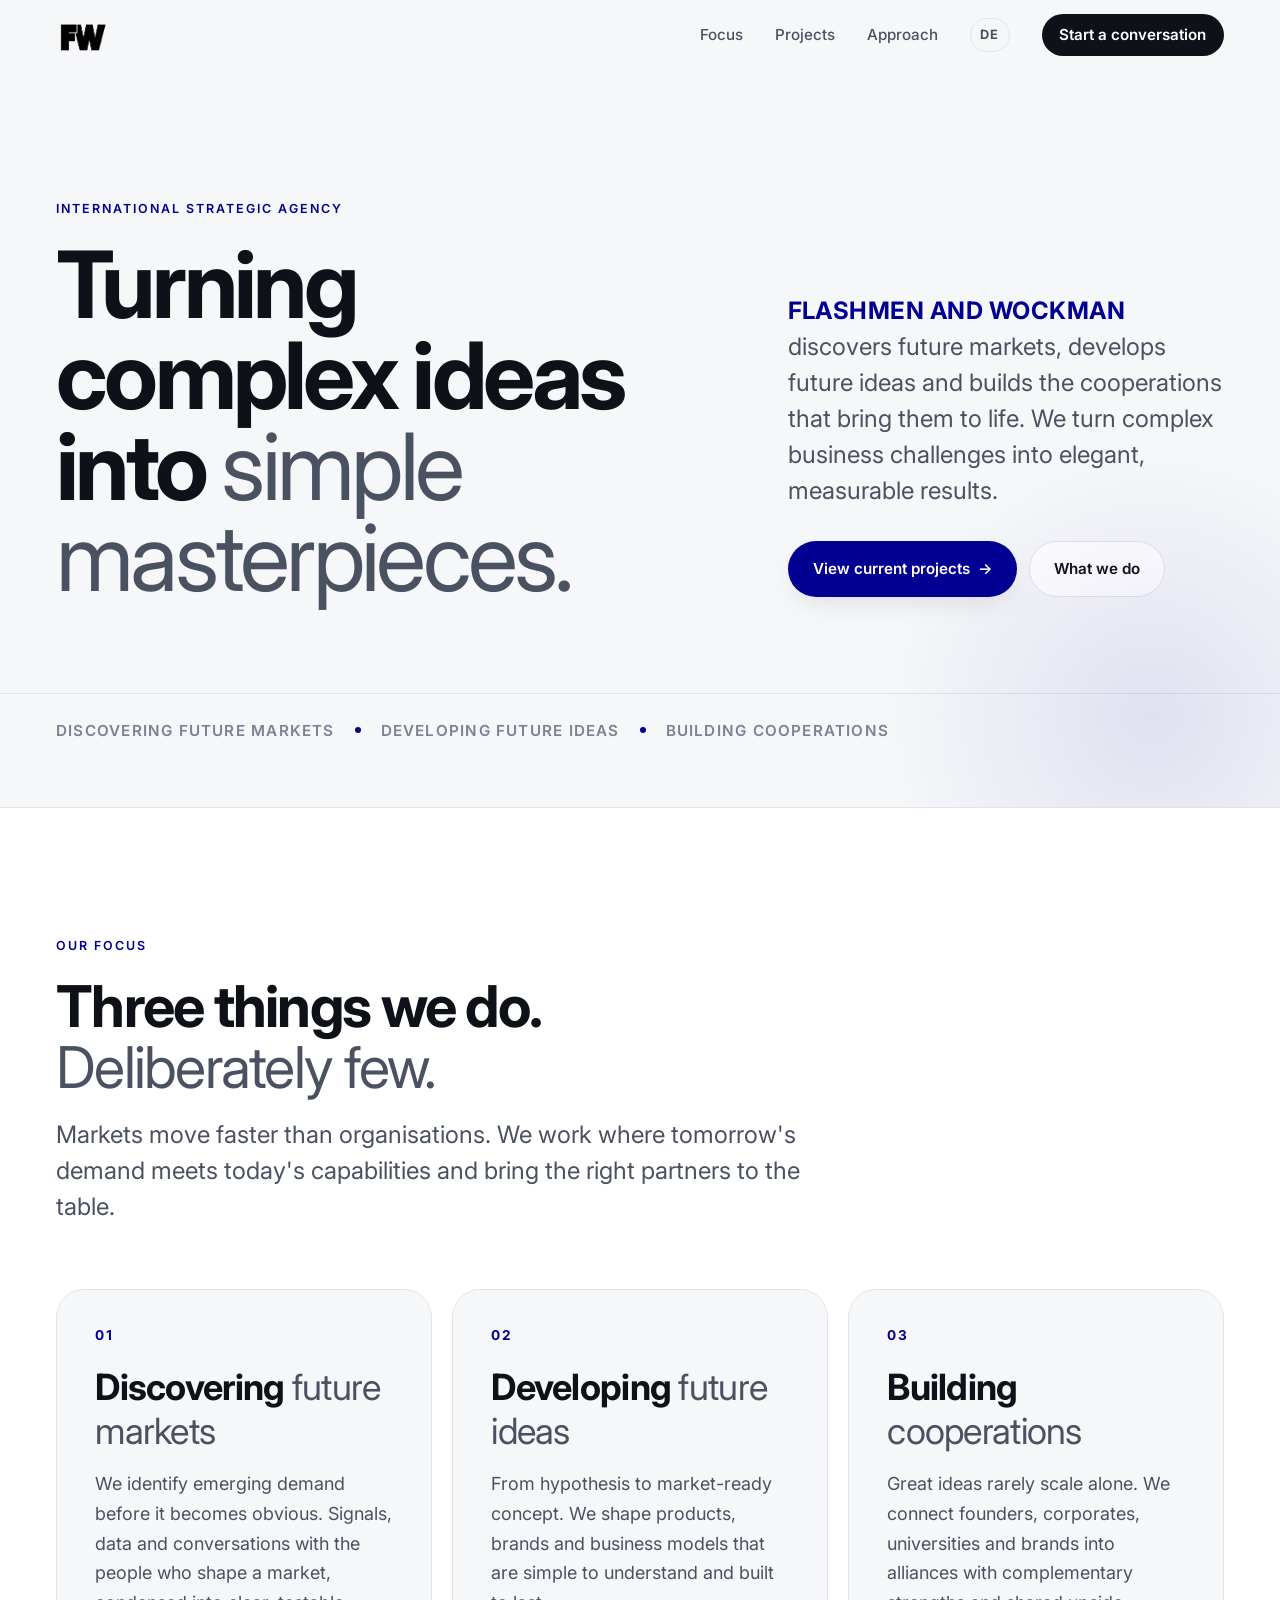
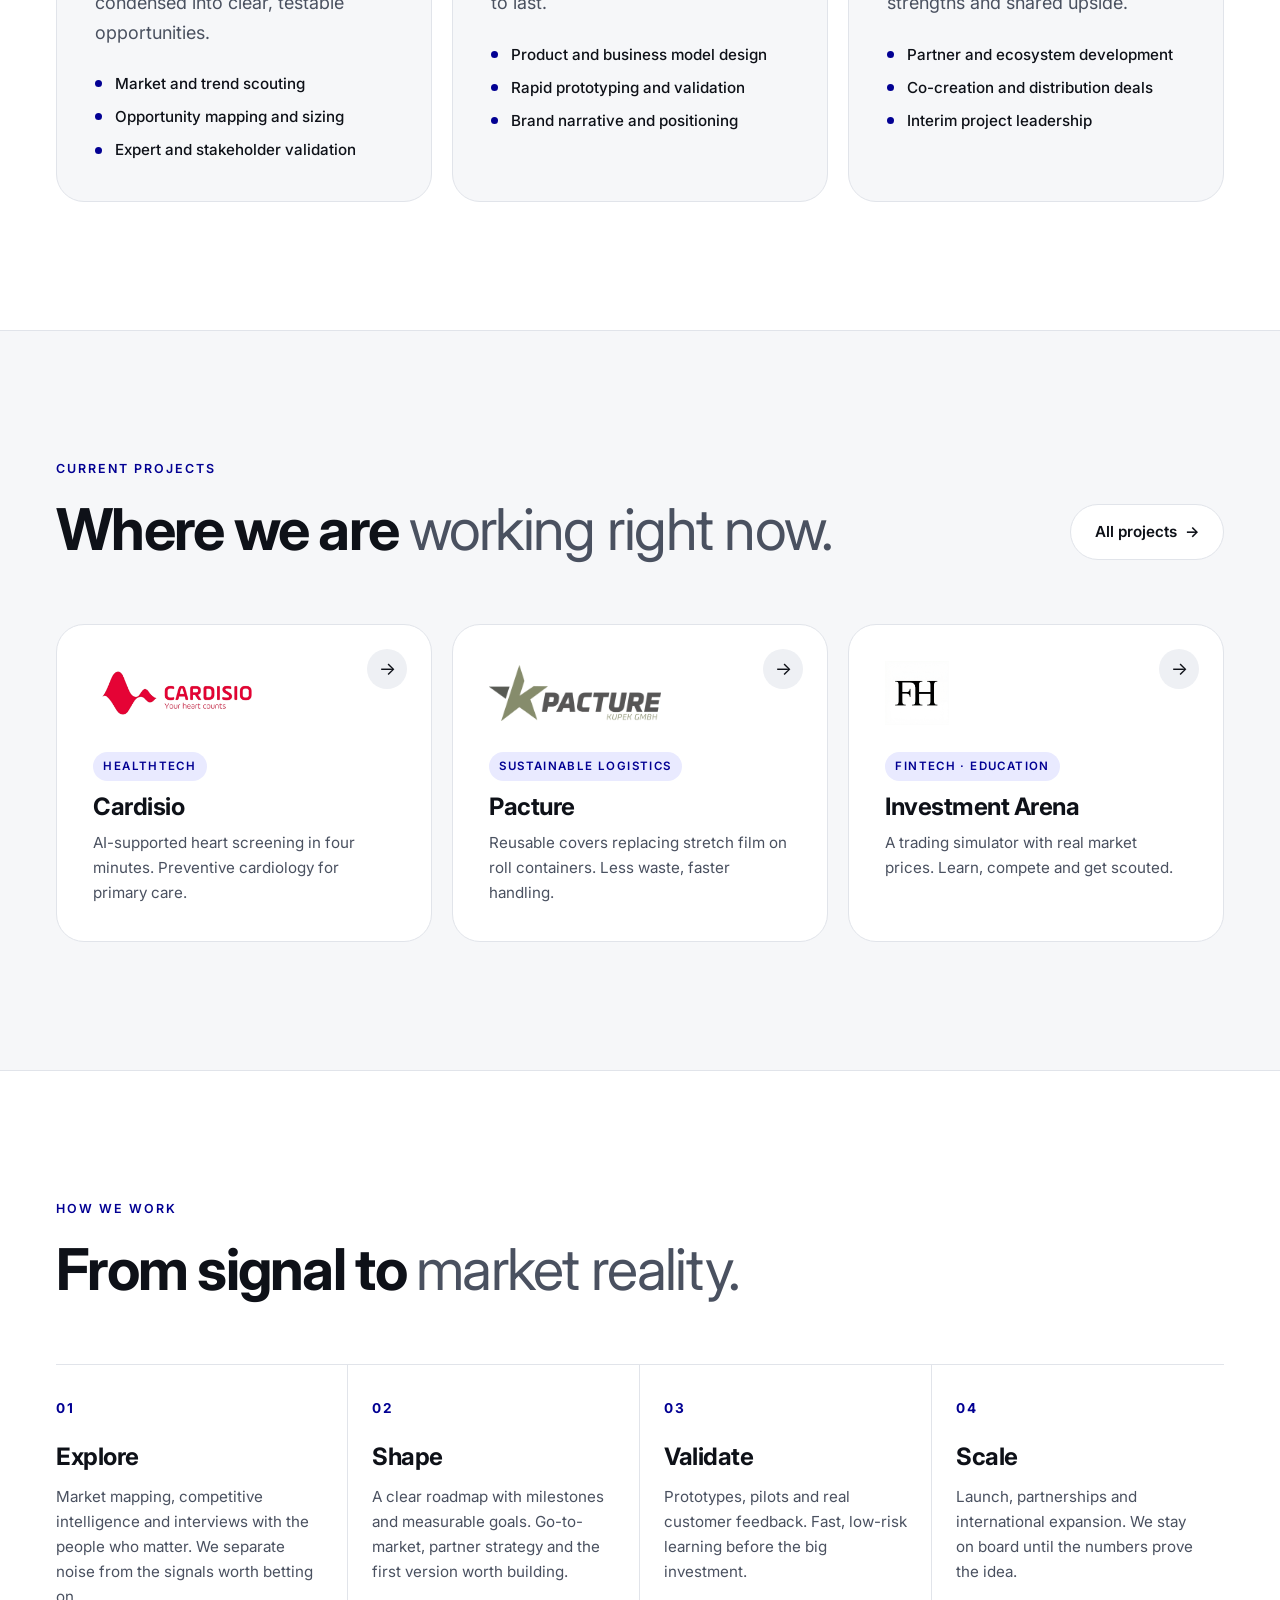
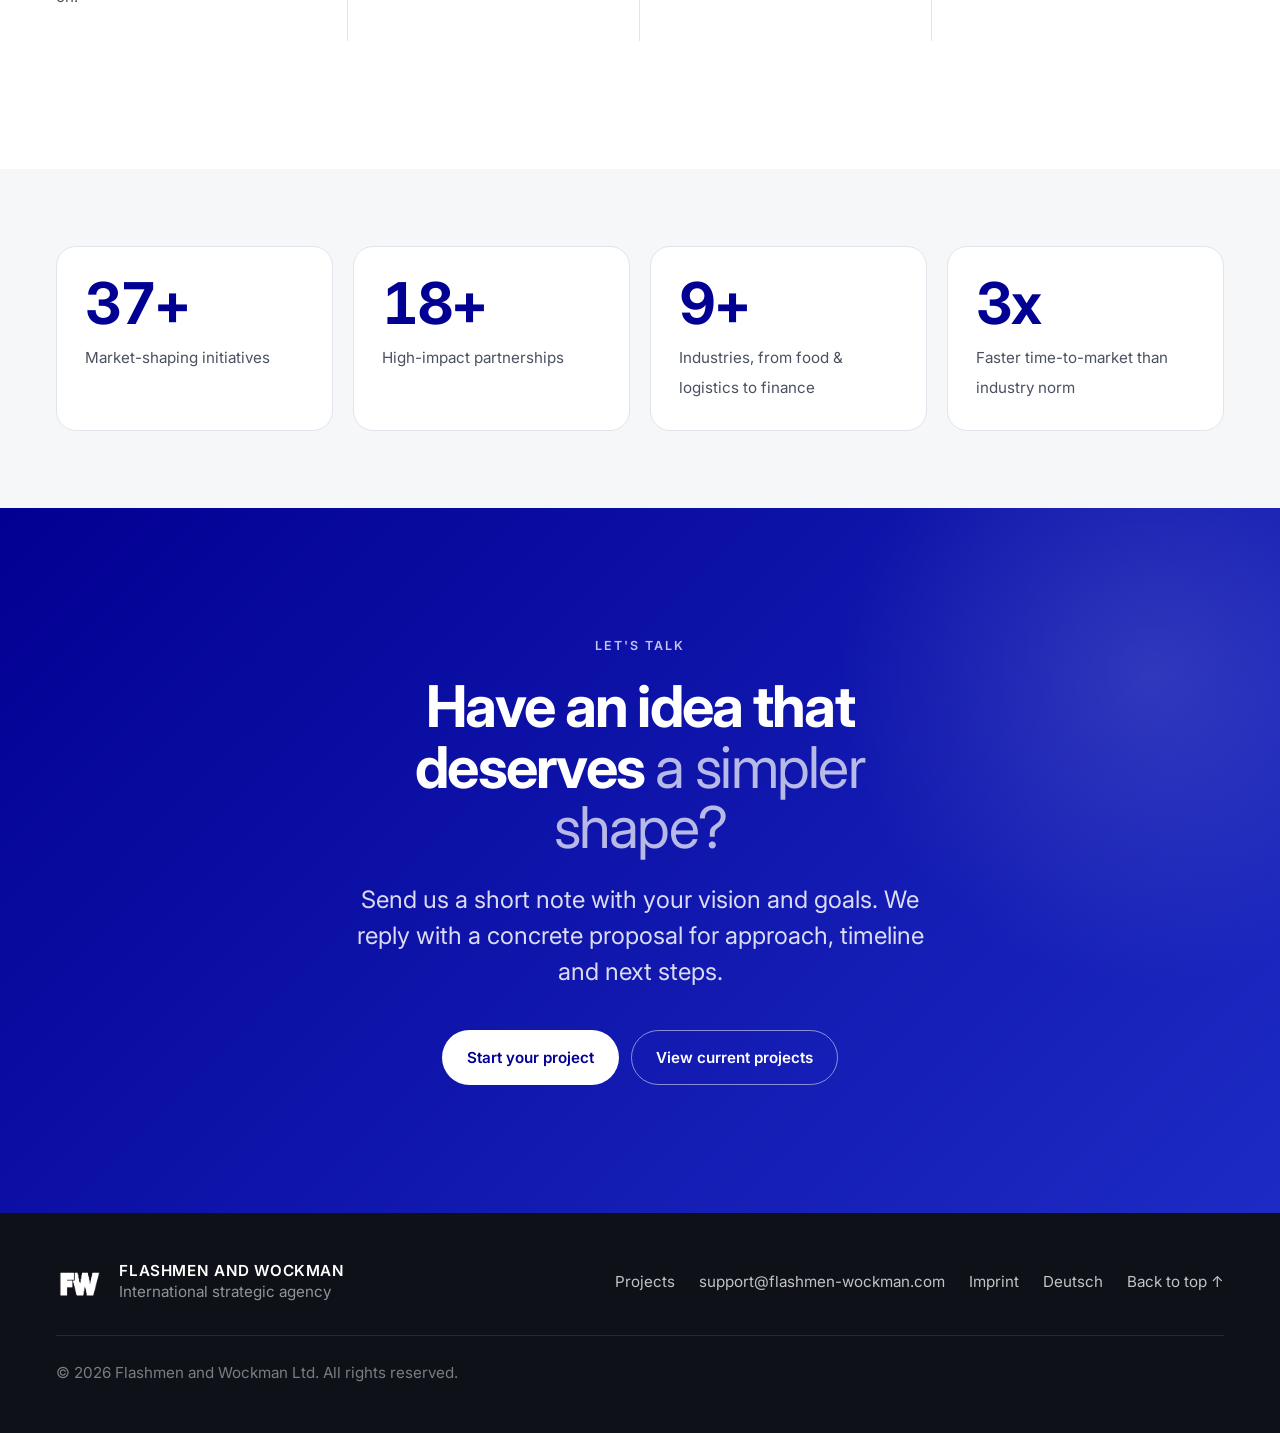
==== commit 89c5199a: "Add imprint (DE/EN) and footer links Co-Authored-By: Claude Fable 5.1 <noreply@anthropic.com>" ====
--- a/index.html
+++ b/index.html
@@ -258,6 +258,7 @@
       <nav class="footer-links" aria-label="Footer">
         <a href="/projects.html">Projects</a>
         <a href="mailto:support@flashmen-wockman.com">support@flashmen-wockman.com</a>
+        <a href="/imprint.html">Imprint</a>
         <a href="/de/" lang="de">Deutsch</a>
         <a href="#top">Back to top ↑</a>
       </nav>
--- a/styles.css
+++ b/styles.css
@@ -325,3 +325,11 @@
   .section-head--row .btn { width: auto; }
   .hero-ticker { gap: .6rem .9rem; }
 }
+
+/* ---------- Legal pages ---------- */
+.legal-page { padding: clamp(3.5rem, 8vw, 6rem) 0 var(--section); }
+.legal-wrap { max-width: 720px; }
+.legal-page h1 { font-size: var(--step-3); margin-bottom: 2.5rem; }
+.legal-page h2 { font-size: var(--step-0); font-weight: 700; margin: 2.25rem 0 .6rem; letter-spacing: -0.01em; }
+.legal-page p { color: var(--ink-2); margin-bottom: .9rem; max-width: 62ch; }
+.legal-page a { color: var(--ink); }
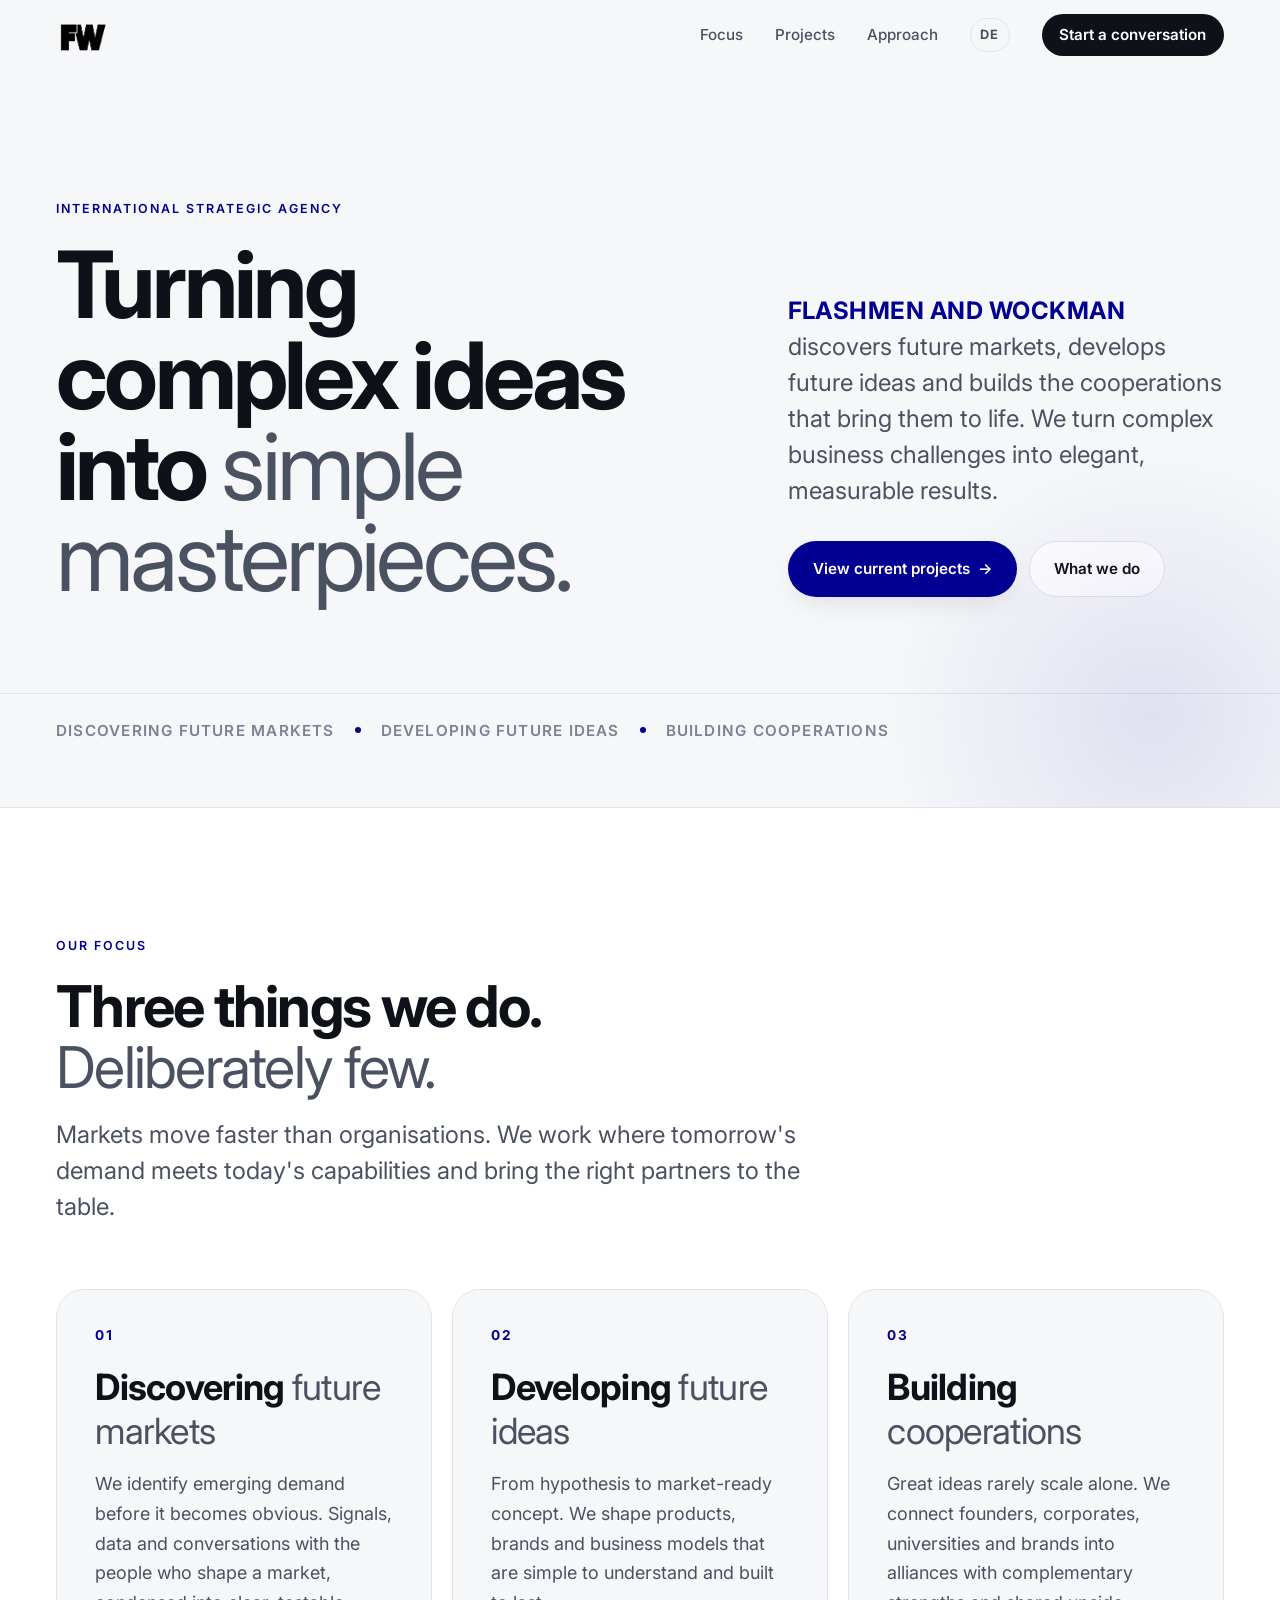
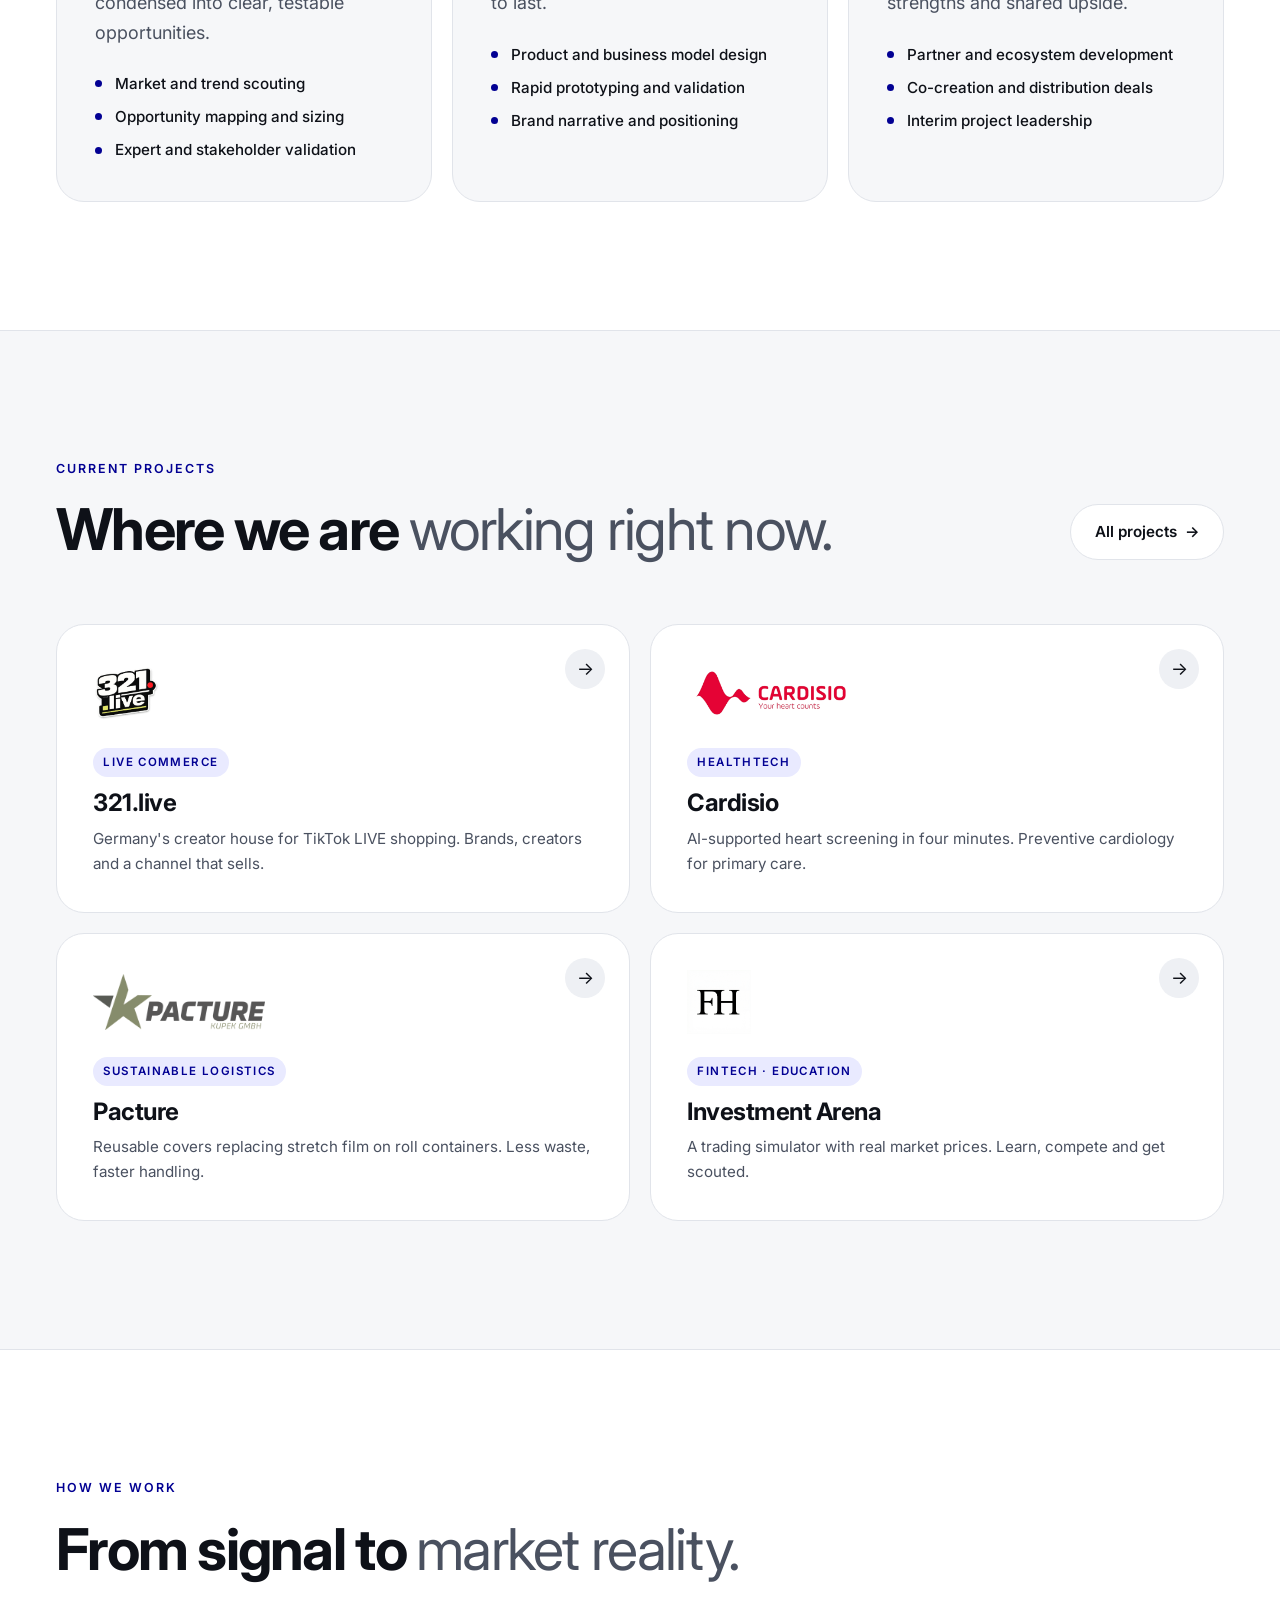
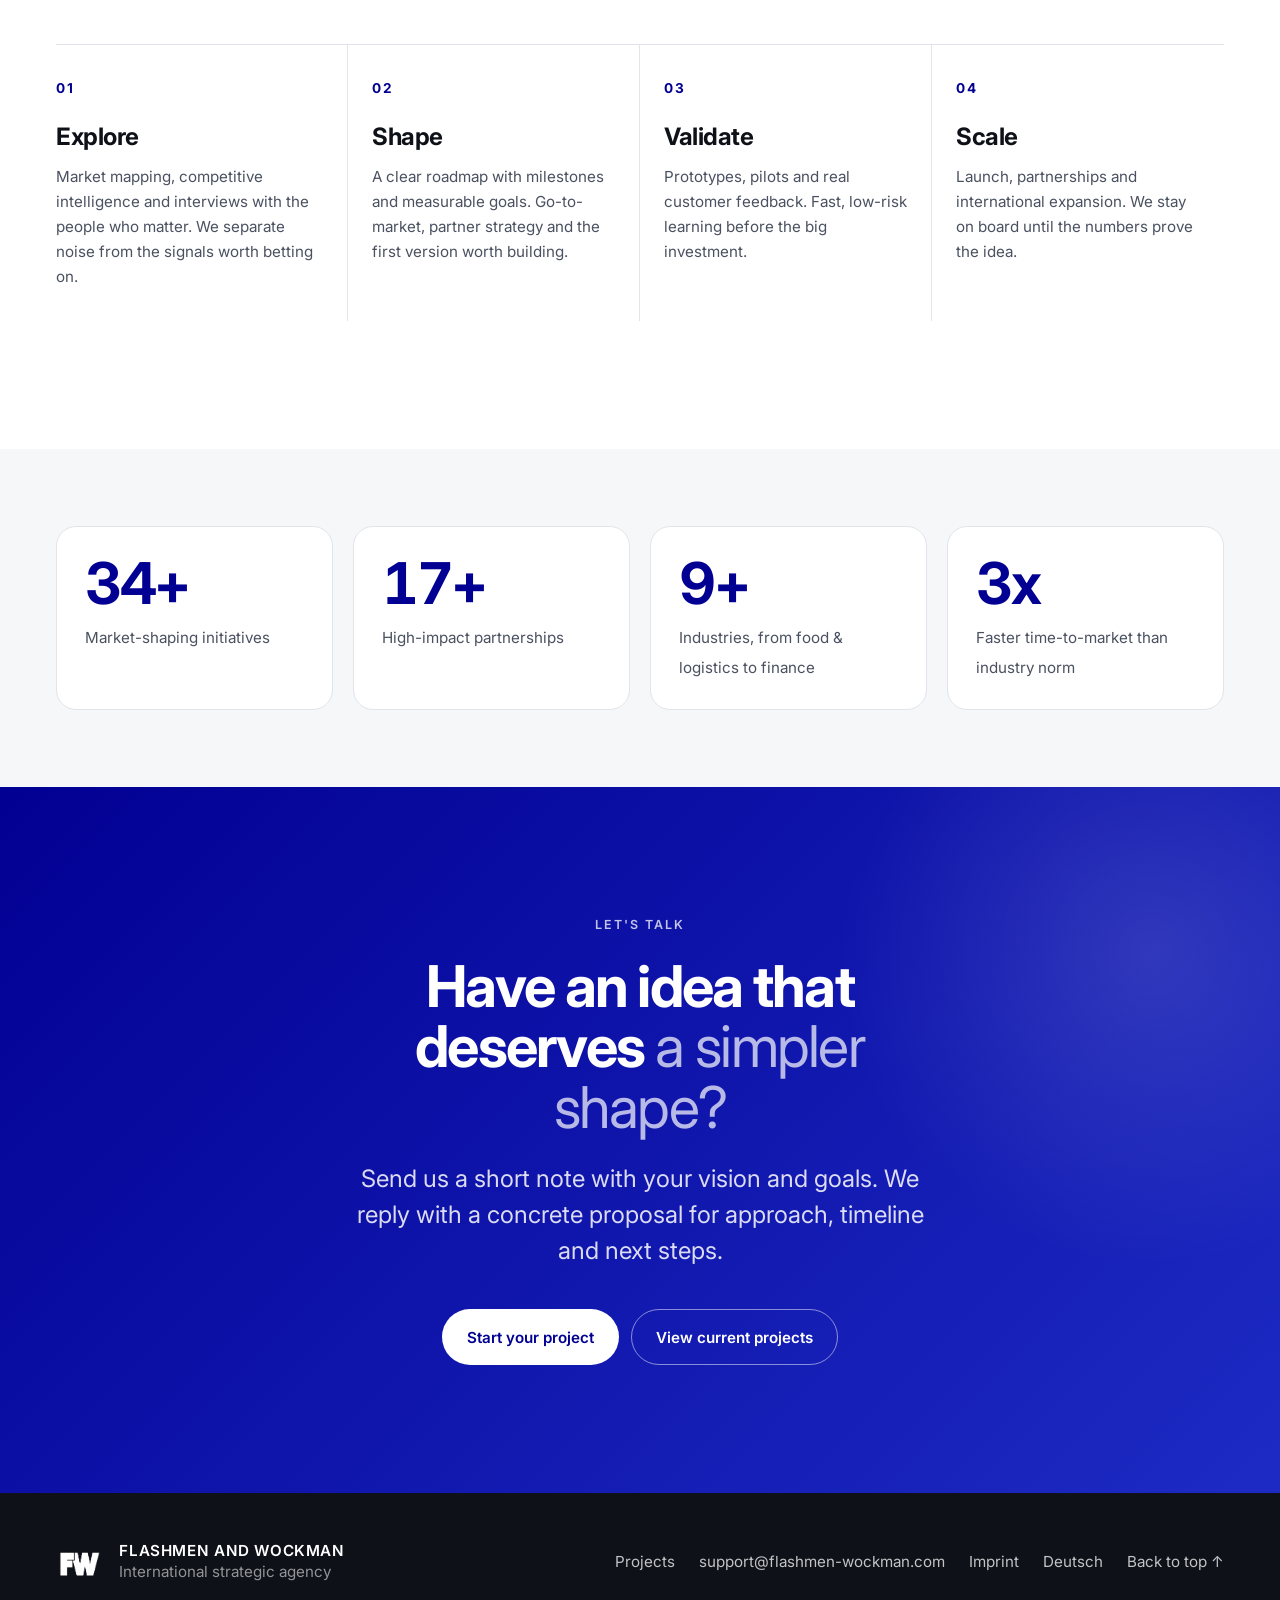
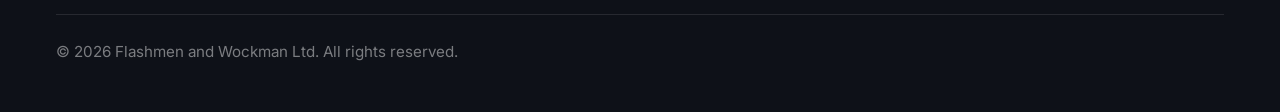
==== commit b2f034b7: "Add 321.live as fourth project (DE/EN), 2x2 teaser grid, fix hash jump for numeric ids Co-Authored-B" ====
--- a/index.html
+++ b/index.html
@@ -144,6 +144,15 @@
         </div>
 
         <div class="project-grid">
+          <a href="/projects.html#321live" class="project-card reveal">
+            <div class="project-logo"><img src="/bilder/321live.png" alt="321.live" /></div>
+            <div class="project-meta">
+              <span class="tag">Live commerce</span>
+              <h3>321.live</h3>
+              <p>Germany's creator house for TikTok LIVE shopping. Brands, creators and a channel that sells.</p>
+            </div>
+            <span class="project-arrow" aria-hidden="true">→</span>
+          </a>
           <a href="/projects.html#cardisio" class="project-card reveal">
             <div class="project-logo"><img src="/bilder/cardisio.png" alt="Cardisio" /></div>
             <div class="project-meta">
@@ -266,6 +275,6 @@
     </div>
   </footer>
 
-  <script src="/site.js" defer></script>
+  <script src="/site.js?v=2" defer></script>
 </body>
 </html>
--- a/styles.css
+++ b/styles.css
@@ -182,9 +182,9 @@
 .feature-list li::before { content: ''; position: absolute; left: 0; top: .6em; width: 7px; height: 7px; border-radius: 50%; background: var(--accent); }
 
 /* Projects */
-.project-grid { display: grid; grid-template-columns: repeat(3, 1fr); gap: 1.25rem; }
+.project-grid { display: grid; grid-template-columns: repeat(2, 1fr); gap: 1.25rem; }
 .project-card {
-  display: flex; flex-direction: column; gap: 1.5rem; text-decoration: none;
+  display: flex; flex-direction: column; gap: 1.25rem; text-decoration: none;
   padding: clamp(1.5rem, 3vw, 2.25rem); border-radius: var(--radius-lg);
   background: var(--surface); border: 1px solid var(--line); position: relative;
   transition: transform var(--t), box-shadow var(--t);
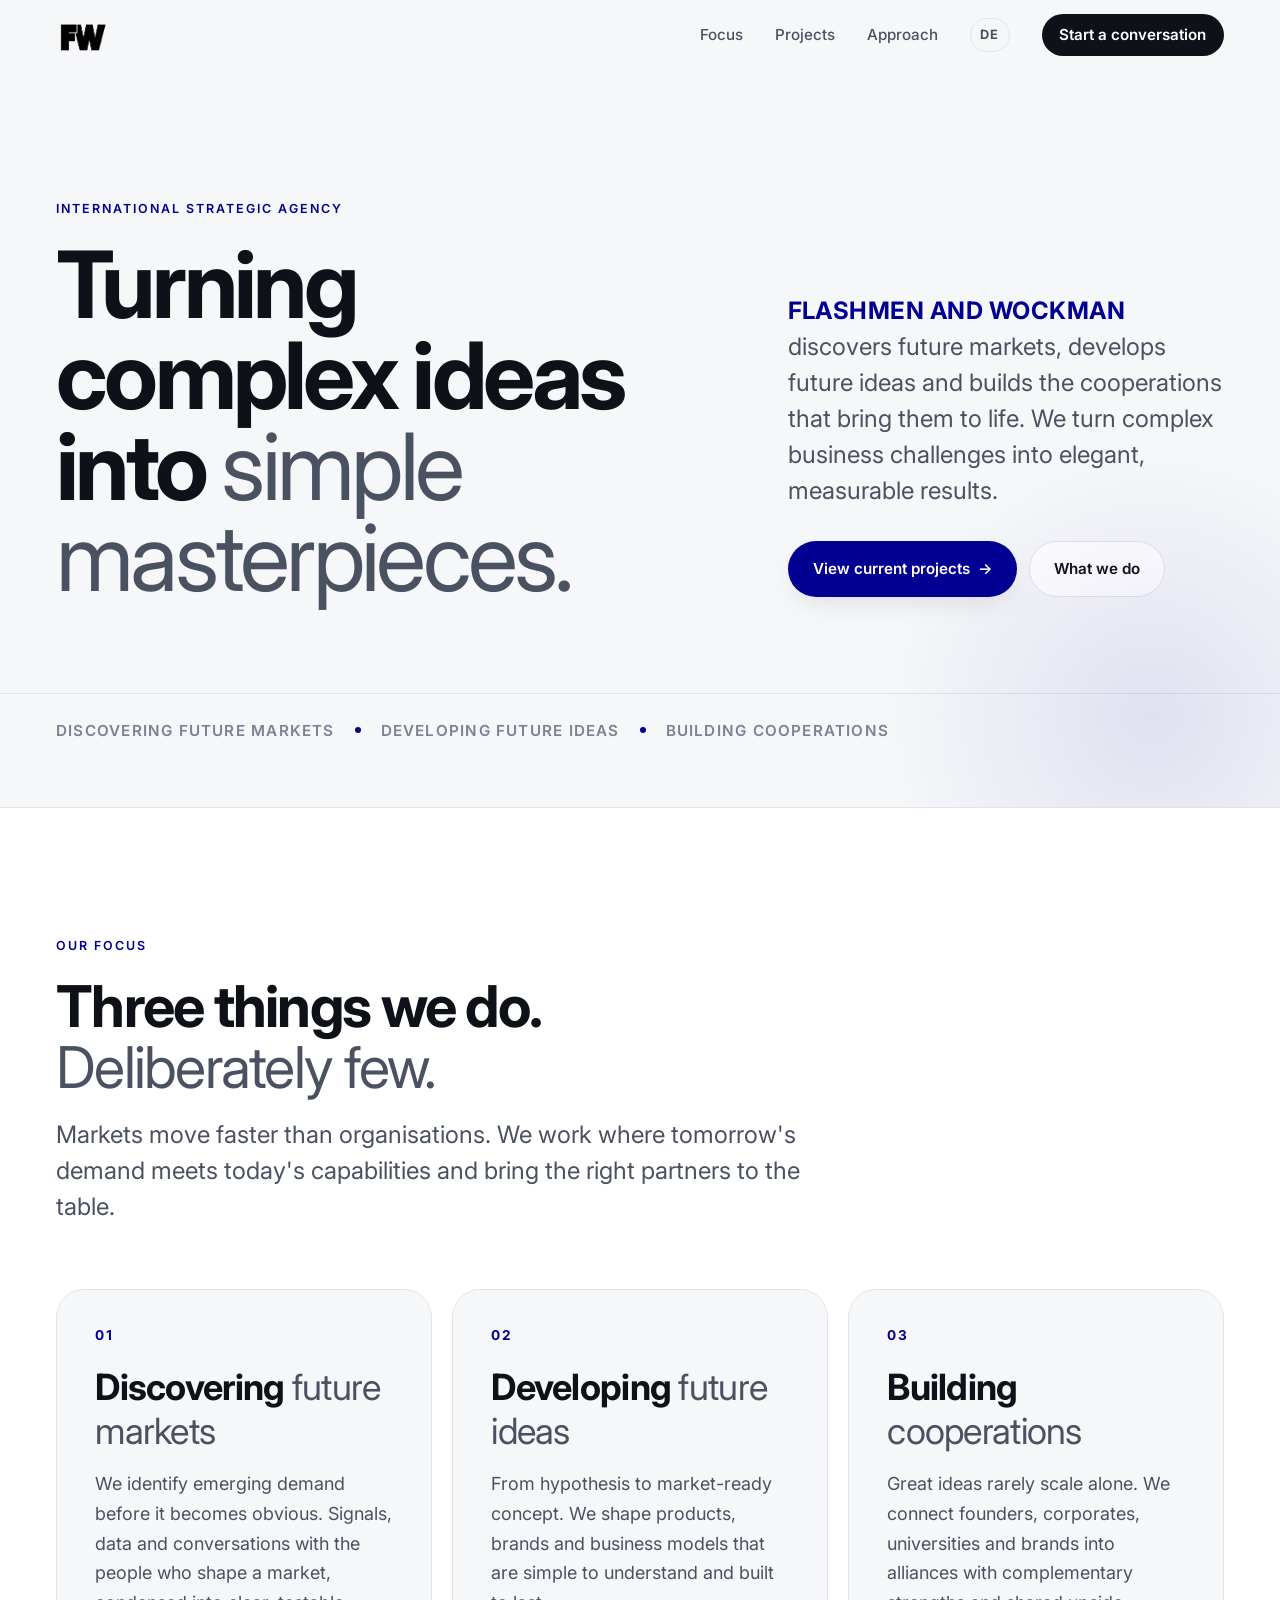
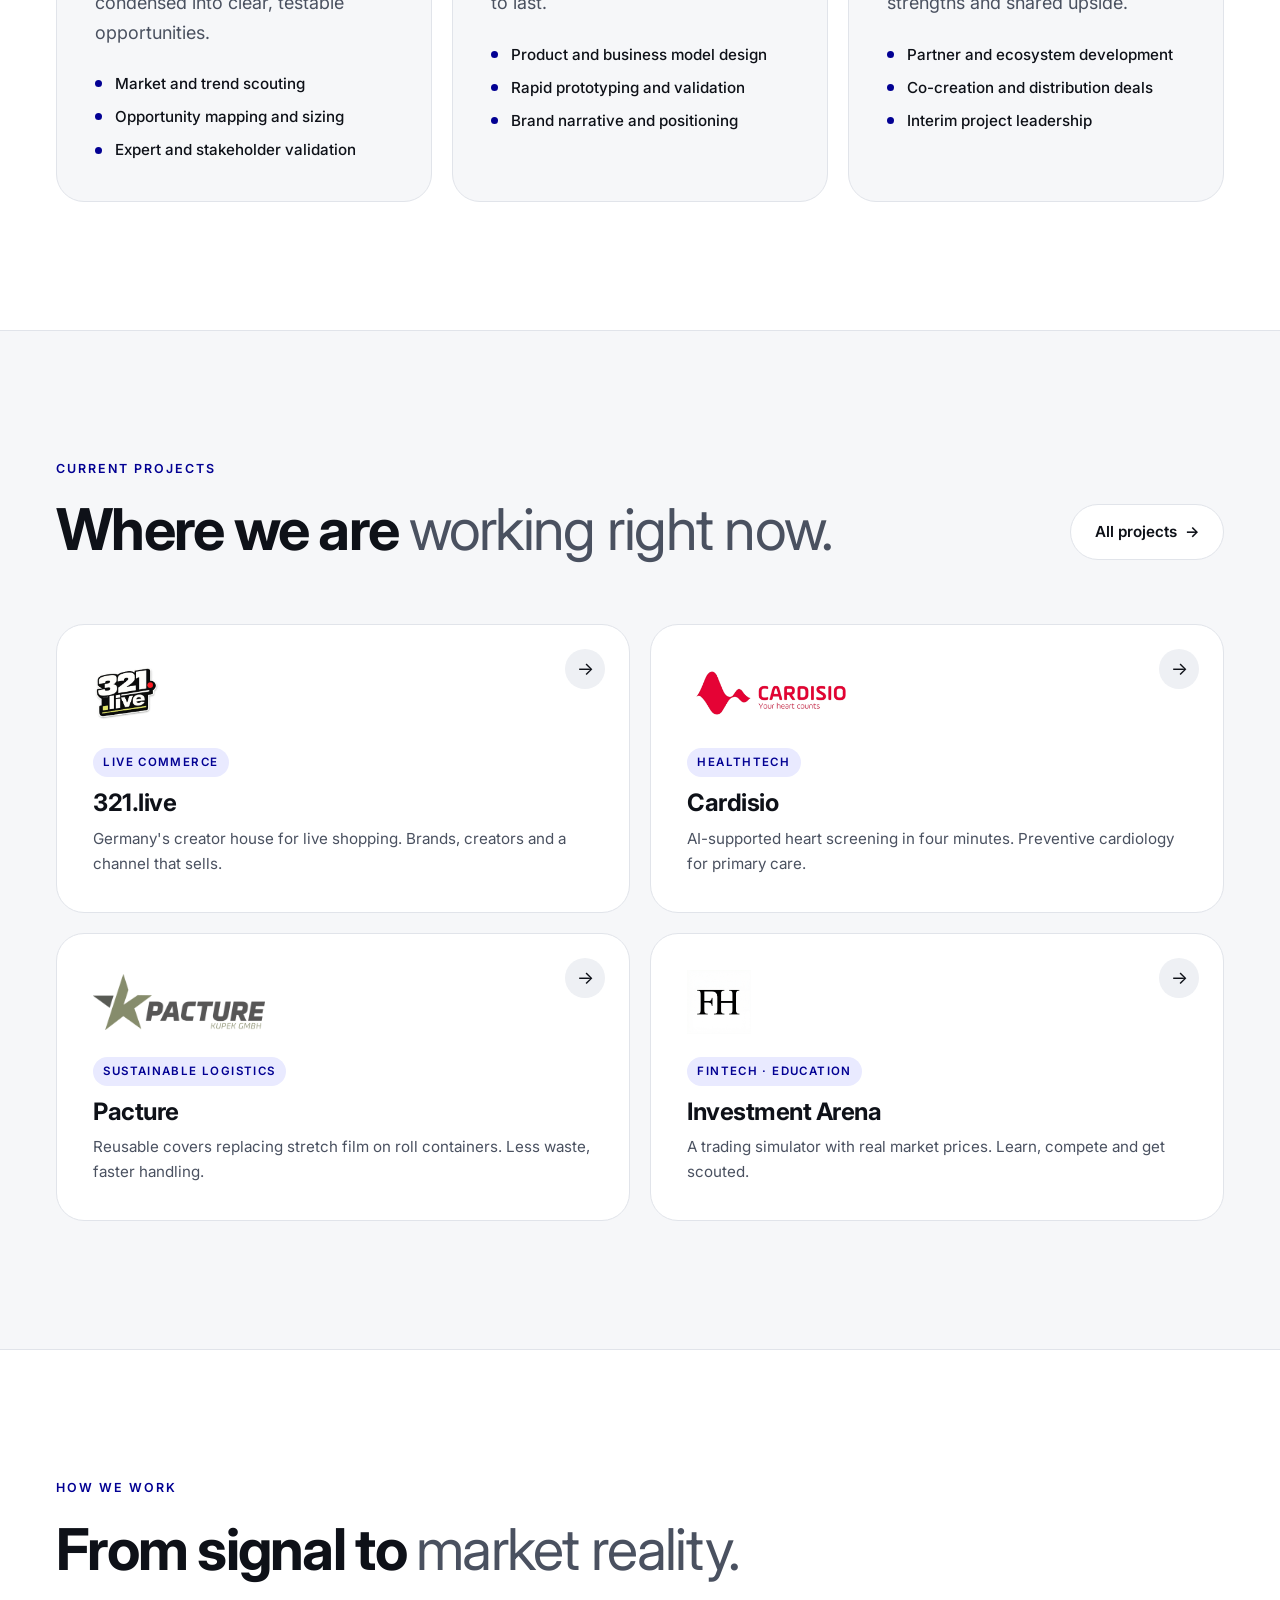
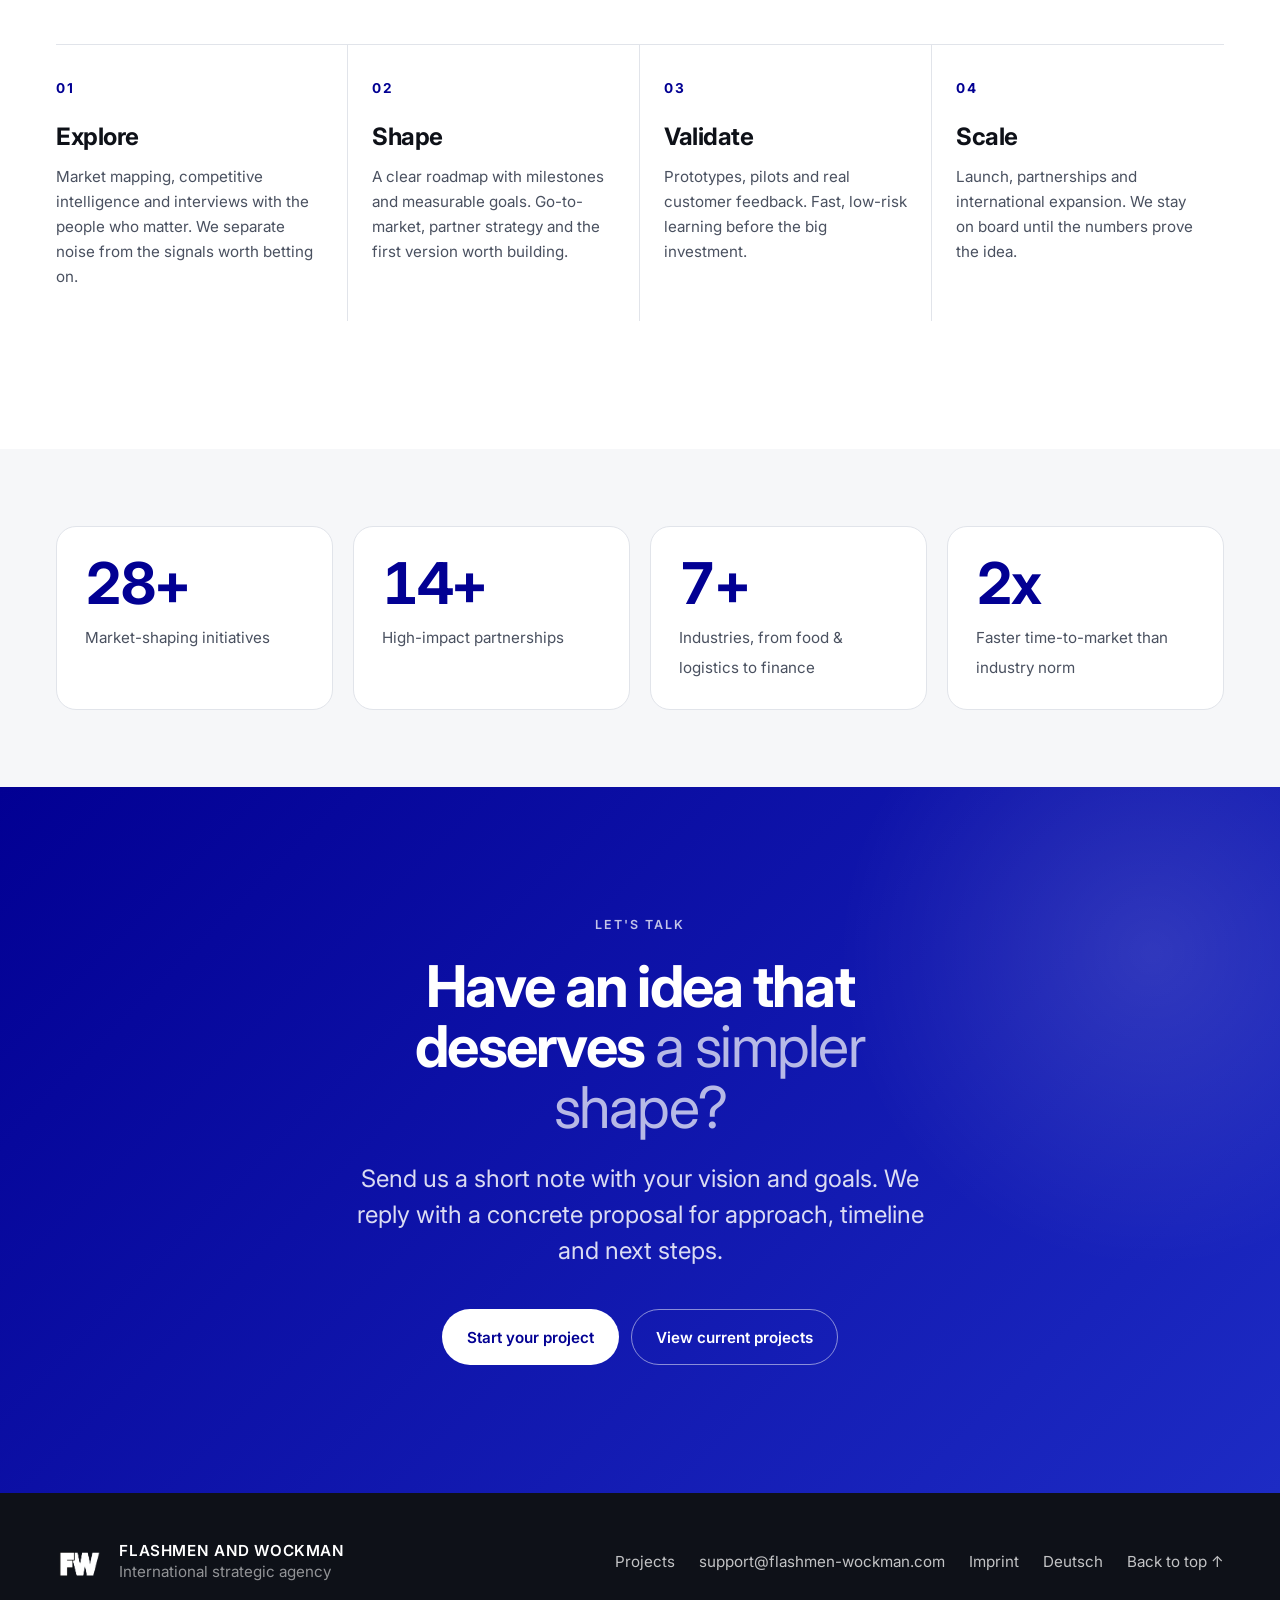
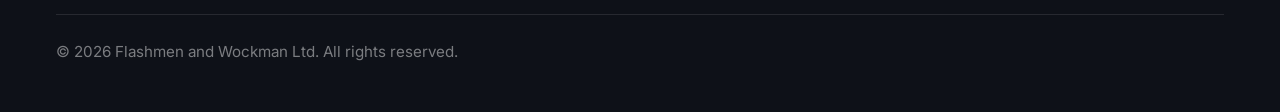
==== commit 109ab1fe: "321.live: live shopping instead of TikTok LIVE Co-Authored-By: Claude Fable 5.1 <noreply@anthropic.c" ====
--- a/index.html
+++ b/index.html
@@ -149,7 +149,7 @@
             <div class="project-meta">
               <span class="tag">Live commerce</span>
               <h3>321.live</h3>
-              <p>Germany's creator house for TikTok LIVE shopping. Brands, creators and a channel that sells.</p>
+              <p>Germany's creator house for live shopping. Brands, creators and a channel that sells.</p>
             </div>
             <span class="project-arrow" aria-hidden="true">→</span>
           </a>
